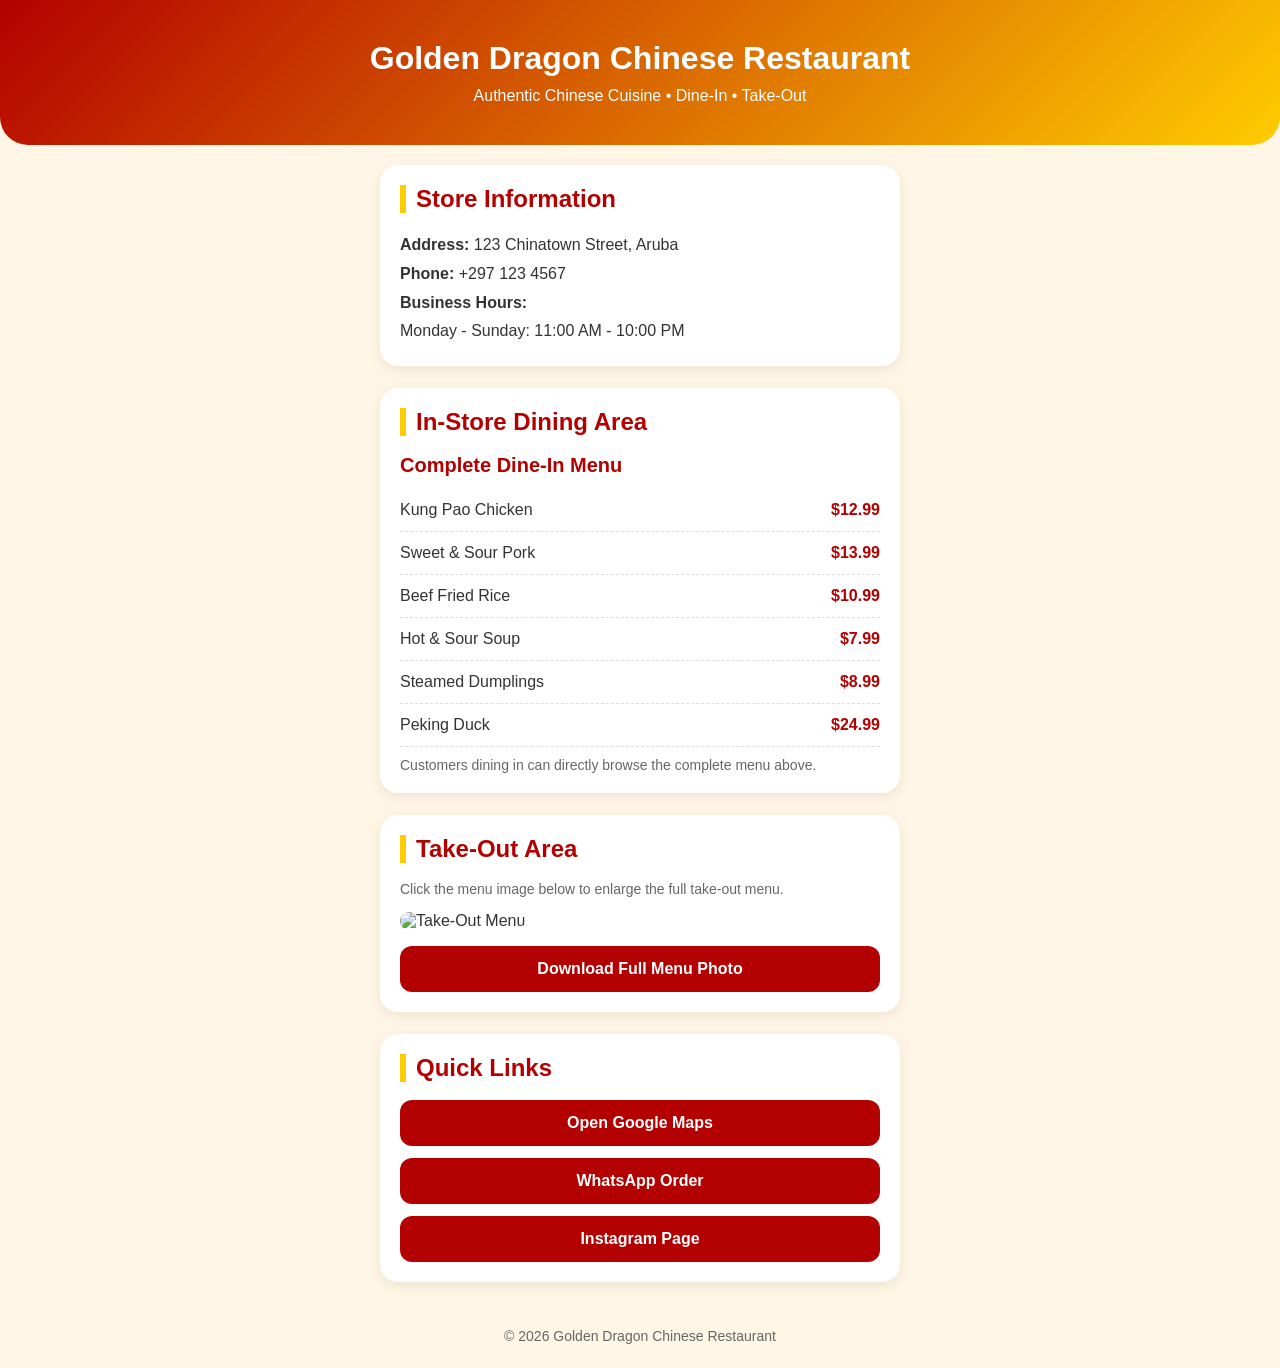
==== index.html @ b73aa339 "feat: [init] 测试" ====
<!DOCTYPE html>
<html lang="en">
<head>
<meta charset="UTF-8">
<meta name="viewport" content="width=device-width, initial-scale=1.0">
<title>Golden Dragon Chinese Restaurant</title>

<style>
*{
    margin:0;
    padding:0;
    box-sizing:border-box;
    font-family:Arial,sans-serif;
}

body{
    background:#fff6e5;
    color:#333;
}

.hero{
    background:linear-gradient(135deg,#b30000,#ffcc00);
    color:#fff;
    padding:40px 20px;
    text-align:center;
    border-bottom-left-radius:28px;
    border-bottom-right-radius:28px;
}

.hero h1{
    font-size:32px;
    margin-bottom:10px;
}

.hero p{
    font-size:16px;
}

.container{
    width:92%;
    max-width:520px;
    margin:20px auto;
}

.card{
    background:#fff;
    border-radius:18px;
    padding:20px;
    margin-bottom:22px;
    box-shadow:0 4px 14px rgba(0,0,0,0.08);
}

.section-title{
    font-size:24px;
    color:#b30000;
    border-left:6px solid #ffcc00;
    padding-left:10px;
    margin-bottom:18px;
}

.sub-title{
    margin-top:10px;
    margin-bottom:12px;
    color:#b30000;
    font-size:20px;
}

.info{
    line-height:1.8;
    font-size:16px;
}

.menu-item{
    display:flex;
    justify-content:space-between;
    padding:12px 0;
    border-bottom:1px dashed #ddd;
}

.menu-item:last-child{
    border-bottom:none;
}

.price{
    color:#b30000;
    font-weight:bold;
}

.menu-photo{
    width:100%;
    border-radius:14px;
    margin-top:15px;
    cursor:pointer;
    transition:0.3s;
}

.menu-photo:hover{
    transform:scale(1.02);
}

.button-group{
    display:flex;
    flex-direction:column;
    gap:12px;
    margin-top:16px;
}

.btn{
    text-decoration:none;
    background:#b30000;
    color:#fff;
    padding:14px;
    text-align:center;
    border-radius:12px;
    font-weight:bold;
    transition:0.3s;
}

.btn:hover{
    background:#ff9900;
}

.note{
    margin-top:10px;
    color:#666;
    font-size:14px;
}

.modal{
    display:none;
    position:fixed;
    z-index:1000;
    left:0;
    top:0;
    width:100%;
    height:100%;
    background:rgba(0,0,0,0.85);
    justify-content:center;
    align-items:center;
    padding:20px;
}

.modal img{
    max-width:100%;
    max-height:90%;
    border-radius:12px;
}

.close{
    position:absolute;
    top:20px;
    right:25px;
    color:white;
    font-size:36px;
    cursor:pointer;
}

footer{
    text-align:center;
    padding:24px;
    color:#666;
    font-size:14px;
}
</style>
</head>

<body>

<div class="hero">
    <h1>Golden Dragon Chinese Restaurant</h1>
    <p>Authentic Chinese Cuisine • Dine-In • Take-Out</p >
</div>

<div class="container">

    <div class="card">
        <h2 class="section-title">Store Information</h2>

        <div class="info">
            <p><strong>Address:</strong> 123 Chinatown Street, Aruba</p >
            <p><strong>Phone:</strong> +297 123 4567</p >
            <p><strong>Business Hours:</strong></p >
            <p>Monday - Sunday: 11:00 AM - 10:00 PM</p >
        </div>
    </div>

    <!-- Dine-In Area -->
    <div class="card">
        <h2 class="section-title">In-Store Dining Area</h2>

        <h3 class="sub-title">Complete Dine-In Menu</h3>

        <div class="menu-item">
            <span>Kung Pao Chicken</span>
            <span class="price">$12.99</span>
        </div>

        <div class="menu-item">
            <span>Sweet & Sour Pork</span>
            <span class="price">$13.99</span>
        </div>

        <div class="menu-item">
            <span>Beef Fried Rice</span>
            <span class="price">$10.99</span>
        </div>

        <div class="menu-item">
            <span>Hot & Sour Soup</span>
            <span class="price">$7.99</span>
        </div>

        <div class="menu-item">
            <span>Steamed Dumplings</span>
            <span class="price">$8.99</span>
        </div>

        <div class="menu-item">
            <span>Peking Duck</span>
            <span class="price">$24.99</span>
        </div>

        <p class="note">
            Customers dining in can directly browse the complete menu above.
        </p >
    </div>

    <!-- Take-Out Area -->
    <div class="card">
        <h2 class="section-title">Take-Out Area</h2>

        <p class="note">
            Click the menu image below to enlarge the full take-out menu.
        </p >

        <img 
            class="menu-photo" 
            id="takeoutImage"
            src="https://images.unsplash.com/photo-1544025162-d76694265947?q=80&w=1200&auto=format&fit=crop"
            alt="Take-Out Menu"
        >

        <div class="button-group">
            <a 
                class="btn"
                href=" "
                download
            >
                Download Full Menu Photo
            </a >
        </div>
    </div>

    <!-- Quick Links -->
    <div class="card">
        <h2 class="section-title">Quick Links</h2>

        <div class="button-group">
            <a class="btn" href="https://maps.google.com" target="_blank">
                Open Google Maps
            </a >

            <a class="btn" href="https://wa.me/2971234567" target="_blank">
                WhatsApp Order
            </a >

            <a class="btn" href="https://www.instagram.com" target="_blank">
                Instagram Page
            </a >
        </div>
    </div>

</div>

<!-- Image Popup -->
<div class="modal" id="imageModal">
    <span class="close" id="closeModal">&times;</span>
    < img id="modalImg" src="">
</div>

<footer>
    © 2026 Golden Dragon Chinese Restaurant
</footer>

<script>
const modal = document.getElementById('imageModal');
const img = document.getElementById('takeoutImage');
const modalImg = document.getElementById('modalImg');
const closeBtn = document.getElementById('closeModal');

img.onclick = function(){
    modal.style.display = 'flex';
    modalImg.src = this.src;
}

closeBtn.onclick = function(){
    modal.style.display = 'none';
}

modal.onclick = function(e){
    if(e.target === modal){
        modal.style.display = 'none';
    }
}
</script>

</body>
</html>
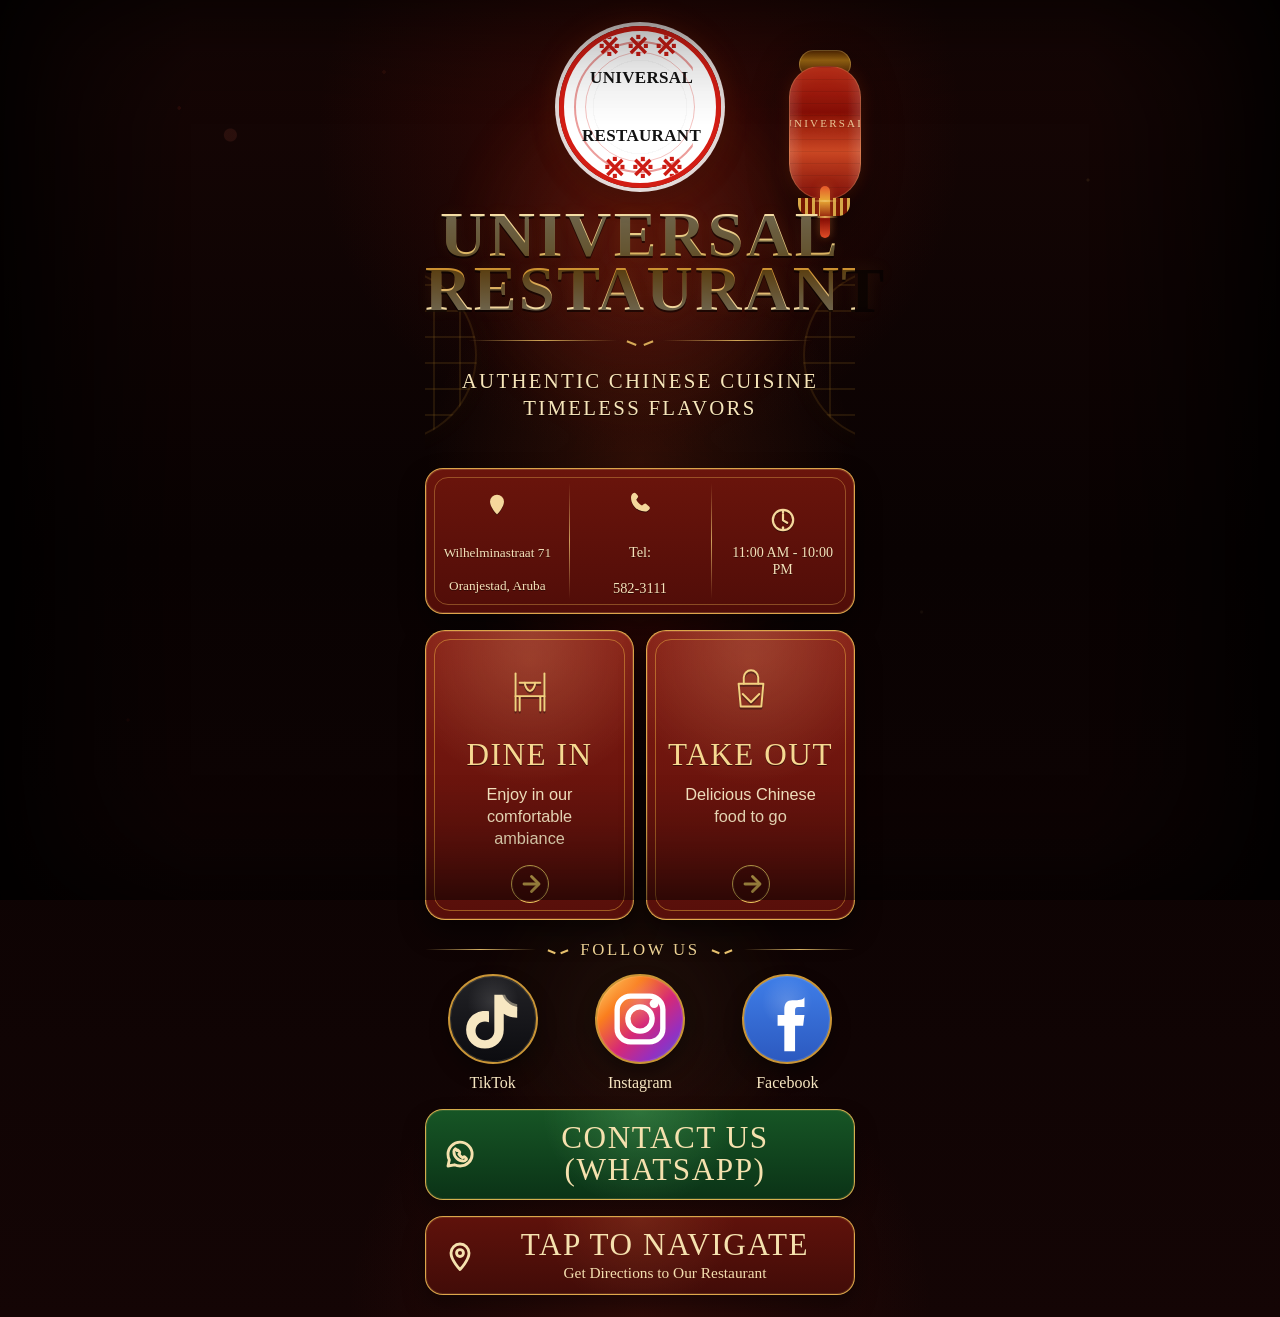
==== commit bdd5fe41: "feat: [init] 测试" ====
--- a/index.html
+++ b/index.html
@@ -1,308 +1,1378 @@
-<!DOCTYPE html>
+<!doctype html>
 <html lang="en">
 <head>
-<meta charset="UTF-8">
-<meta name="viewport" content="width=device-width, initial-scale=1.0">
-<title>Golden Dragon Chinese Restaurant</title>
-
-<style>
-*{
-    margin:0;
-    padding:0;
-    box-sizing:border-box;
-    font-family:Arial,sans-serif;
-}
-
-body{
-    background:#fff6e5;
-    color:#333;
-}
-
-.hero{
-    background:linear-gradient(135deg,#b30000,#ffcc00);
-    color:#fff;
-    padding:40px 20px;
-    text-align:center;
-    border-bottom-left-radius:28px;
-    border-bottom-right-radius:28px;
-}
-
-.hero h1{
-    font-size:32px;
-    margin-bottom:10px;
-}
-
-.hero p{
-    font-size:16px;
-}
-
-.container{
-    width:92%;
-    max-width:520px;
-    margin:20px auto;
-}
-
-.card{
-    background:#fff;
-    border-radius:18px;
-    padding:20px;
-    margin-bottom:22px;
-    box-shadow:0 4px 14px rgba(0,0,0,0.08);
-}
-
-.section-title{
-    font-size:24px;
-    color:#b30000;
-    border-left:6px solid #ffcc00;
-    padding-left:10px;
-    margin-bottom:18px;
-}
-
-.sub-title{
-    margin-top:10px;
-    margin-bottom:12px;
-    color:#b30000;
-    font-size:20px;
-}
-
-.info{
-    line-height:1.8;
-    font-size:16px;
-}
-
-.menu-item{
-    display:flex;
-    justify-content:space-between;
-    padding:12px 0;
-    border-bottom:1px dashed #ddd;
-}
-
-.menu-item:last-child{
-    border-bottom:none;
-}
-
-.price{
-    color:#b30000;
-    font-weight:bold;
-}
-
-.menu-photo{
-    width:100%;
-    border-radius:14px;
-    margin-top:15px;
-    cursor:pointer;
-    transition:0.3s;
-}
-
-.menu-photo:hover{
-    transform:scale(1.02);
-}
-
-.button-group{
-    display:flex;
-    flex-direction:column;
-    gap:12px;
-    margin-top:16px;
-}
-
-.btn{
-    text-decoration:none;
-    background:#b30000;
-    color:#fff;
-    padding:14px;
-    text-align:center;
-    border-radius:12px;
-    font-weight:bold;
-    transition:0.3s;
-}
-
-.btn:hover{
-    background:#ff9900;
-}
-
-.note{
-    margin-top:10px;
-    color:#666;
-    font-size:14px;
-}
-
-.modal{
-    display:none;
-    position:fixed;
-    z-index:1000;
-    left:0;
-    top:0;
-    width:100%;
-    height:100%;
-    background:rgba(0,0,0,0.85);
-    justify-content:center;
-    align-items:center;
-    padding:20px;
-}
-
-.modal img{
-    max-width:100%;
-    max-height:90%;
-    border-radius:12px;
-}
-
-.close{
-    position:absolute;
-    top:20px;
-    right:25px;
-    color:white;
-    font-size:36px;
-    cursor:pointer;
-}
-
-footer{
-    text-align:center;
-    padding:24px;
-    color:#666;
-    font-size:14px;
-}
-</style>
+  <meta charset="utf-8" />
+  <meta name="viewport" content="width=device-width, initial-scale=1, viewport-fit=cover" />
+  <meta name="theme-color" content="#130505" />
+  <title>Universal Restaurant</title>
+  <style>
+    :root {
+      --bg-0: #080202;
+      --bg-1: #120404;
+      --bg-2: #210807;
+      --panel: rgba(95, 16, 10, 0.96);
+      --panel-strong: rgba(74, 12, 8, 0.98);
+      --gold: #f3ca73;
+      --gold-soft: #f5d79b;
+      --gold-deep: #b57a22;
+      --red: #b51f15;
+      --red-strong: #ff431f;
+      --text: #f8e8bf;
+      --line: rgba(245, 200, 120, 0.65);
+      --shadow: rgba(0, 0, 0, 0.45);
+      --font-serif: Georgia, "Times New Roman", serif;
+      --font-display: "Times New Roman", Georgia, serif;
+    }
+
+    * {
+      box-sizing: border-box;
+    }
+
+    html,
+    body {
+      margin: 0;
+      min-height: 100%;
+    }
+
+    body {
+      min-height: 100svh;
+      font-family: var(--font-serif);
+      color: var(--text);
+      background:
+        radial-gradient(circle at 50% 10%, rgba(176, 24, 10, 0.22), transparent 24%),
+        radial-gradient(circle at 50% 35%, rgba(255, 91, 34, 0.14), transparent 20%),
+        radial-gradient(circle at 50% 100%, rgba(174, 37, 18, 0.18), transparent 20%),
+        linear-gradient(180deg, #170605 0%, #090202 42%, #140505 100%);
+      overflow-x: hidden;
+    }
+
+    body::before,
+    body::after {
+      content: "";
+      position: fixed;
+      inset: 0;
+      pointer-events: none;
+    }
+
+    body::before {
+      background:
+        radial-gradient(circle at 14% 12%, rgba(210, 45, 30, 0.18) 0 1.5px, transparent 2px),
+        radial-gradient(circle at 18% 15%, rgba(224, 91, 70, 0.18) 0 6px, transparent 7px),
+        radial-gradient(circle at 30% 8%, rgba(255, 90, 36, 0.12) 0 1.5px, transparent 2px),
+        radial-gradient(circle at 85% 20%, rgba(255, 190, 88, 0.15) 0 1px, transparent 2px),
+        radial-gradient(circle at 72% 68%, rgba(239, 204, 116, 0.08) 0 1px, transparent 2px),
+        radial-gradient(circle at 10% 80%, rgba(145, 26, 10, 0.16) 0 1px, transparent 2px);
+      opacity: 0.6;
+      mix-blend-mode: screen;
+    }
+
+    body::after {
+      background:
+        linear-gradient(90deg, rgba(0, 0, 0, 0.65) 0%, transparent 15%, transparent 85%, rgba(0, 0, 0, 0.65) 100%),
+        linear-gradient(180deg, rgba(0, 0, 0, 0.15), transparent 14%, transparent 86%, rgba(0, 0, 0, 0.2));
+      box-shadow: inset 0 0 90px rgba(0, 0, 0, 0.72);
+    }
+
+    .app {
+      position: relative;
+      min-height: 100svh;
+      padding: calc(16px + env(safe-area-inset-top)) 14px calc(22px + env(safe-area-inset-bottom));
+      display: flex;
+      justify-content: center;
+    }
+
+    .page {
+      position: relative;
+      width: min(100%, 430px);
+      isolation: isolate;
+    }
+
+    .page__glow {
+      position: absolute;
+      inset: 0;
+      background:
+        radial-gradient(circle at 50% 18%, rgba(255, 72, 34, 0.28), transparent 18%),
+        radial-gradient(circle at 50% 46%, rgba(158, 19, 10, 0.2), transparent 24%),
+        radial-gradient(circle at 50% 78%, rgba(255, 195, 96, 0.08), transparent 18%);
+      filter: blur(16px);
+      opacity: 0.85;
+      z-index: -2;
+    }
+
+    .ornament-strip {
+      position: absolute;
+      inset: 0;
+      z-index: -1;
+      pointer-events: none;
+      overflow: hidden;
+    }
+
+    .ornament-strip::before,
+    .ornament-strip::after {
+      content: "";
+      position: absolute;
+      top: 0;
+      width: 170px;
+      height: 170px;
+      border: 2px solid rgba(190, 137, 40, 0.28);
+      border-radius: 50%;
+      background:
+        repeating-linear-gradient(90deg, transparent 0 24px, rgba(210, 155, 46, 0.24) 24px 26px),
+        repeating-linear-gradient(0deg, transparent 0 24px, rgba(210, 155, 46, 0.24) 24px 26px);
+      box-shadow: 0 0 28px rgba(255, 183, 75, 0.06);
+      opacity: 0.55;
+    }
+
+    .ornament-strip::before {
+      left: -122px;
+      top: 252px;
+    }
+
+    .ornament-strip::after {
+      right: -122px;
+      top: 252px;
+    }
+
+    .lantern {
+      position: absolute;
+      right: -16px;
+      top: 34px;
+      width: 92px;
+      height: 196px;
+      pointer-events: none;
+      z-index: -1;
+      opacity: 0.96;
+      filter: drop-shadow(0 12px 20px rgba(0, 0, 0, 0.5));
+    }
+
+    .lantern__cap {
+      position: absolute;
+      left: 20px;
+      top: 0;
+      width: 52px;
+      height: 26px;
+      border-radius: 20px 20px 16px 16px;
+      background: linear-gradient(180deg, #5f3004, #a77215 38%, #3f1f02 100%);
+      border: 1px solid rgba(255, 214, 124, 0.35);
+    }
+
+    .lantern__body {
+      position: absolute;
+      left: 10px;
+      top: 16px;
+      width: 72px;
+      height: 134px;
+      border-radius: 38px 38px 44px 44px;
+      background:
+        linear-gradient(90deg, rgba(255, 255, 255, 0.12), transparent 18%, transparent 82%, rgba(255, 255, 255, 0.12)),
+        linear-gradient(180deg, #cf2f17 0%, #8b0f07 34%, #d24a25 64%, #7d0904 100%);
+      border: 1px solid rgba(255, 219, 139, 0.26);
+      box-shadow: inset 0 0 24px rgba(255, 248, 208, 0.08), 0 0 18px rgba(255, 91, 34, 0.18);
+      overflow: hidden;
+    }
+
+    .lantern__body::before {
+      content: "";
+      position: absolute;
+      inset: 0;
+      background:
+        repeating-linear-gradient(180deg, rgba(0, 0, 0, 0.13) 0 1px, transparent 1px 12px);
+      opacity: 0.6;
+      mix-blend-mode: multiply;
+    }
+
+    .lantern__body::after {
+      content: "UNIVERSAL";
+      position: absolute;
+      left: 50%;
+      top: 50px;
+      transform: translateX(-50%);
+      font-size: 11px;
+      letter-spacing: 0.2em;
+      color: rgba(255, 237, 183, 0.85);
+      text-shadow: 0 0 10px rgba(255, 188, 75, 0.35);
+      white-space: nowrap;
+    }
+
+    .lantern__tassel {
+      position: absolute;
+      left: 50%;
+      top: 136px;
+      transform: translateX(-50%);
+      width: 10px;
+      height: 52px;
+      background:
+        linear-gradient(180deg, #ee5a2c, #f1b037 28%, #8f1107 65%, #e9512a 100%);
+      border-radius: 8px;
+      box-shadow: 0 0 10px rgba(245, 136, 63, 0.38);
+    }
+
+    .lantern__tassel::before,
+    .lantern__tassel::after {
+      content: "";
+      position: absolute;
+      left: -8px;
+      right: -8px;
+      height: 2px;
+      background: linear-gradient(90deg, transparent, rgba(248, 202, 104, 0.82), transparent);
+    }
+
+    .lantern__tassel::before {
+      top: 14px;
+    }
+
+    .lantern__tassel::after {
+      top: 30px;
+    }
+
+    .lantern__skirt {
+      position: absolute;
+      left: 19px;
+      top: 148px;
+      width: 52px;
+      height: 18px;
+      background:
+        repeating-linear-gradient(90deg, rgba(255, 204, 98, 0.86) 0 3px, rgba(120, 27, 8, 0.95) 3px 7px);
+      border-radius: 0 0 12px 12px;
+      filter: saturate(1.1);
+    }
+
+    .hero {
+      position: relative;
+      padding-top: 10px;
+      padding-bottom: 4px;
+    }
+
+    .seal {
+      position: relative;
+      width: 162px;
+      aspect-ratio: 1;
+      margin: 0 auto;
+      border-radius: 50%;
+      background:
+        radial-gradient(circle at 50% 50%, #fff 0 43%, #f8f8f8 43% 44%, #fff 44% 100%);
+      border: 5px solid #d31d14;
+      box-shadow:
+        0 0 0 4px rgba(255, 255, 255, 0.85),
+        0 10px 24px rgba(0, 0, 0, 0.35),
+        0 0 32px rgba(255, 91, 34, 0.22);
+      overflow: hidden;
+      animation: sealFloat 7s ease-in-out infinite;
+    }
+
+    .seal::before,
+    .seal::after {
+      content: "";
+      position: absolute;
+      inset: 10px;
+      border-radius: 50%;
+      border: 2px solid rgba(209, 17, 11, 0.9);
+      clip-path: polygon(0 0, 100% 0, 100% 10%, 90% 10%, 90% 90%, 100% 90%, 100% 100%, 0 100%);
+      opacity: 0.45;
+    }
+
+    .seal::after {
+      inset: 21px;
+      border-width: 1.5px;
+      clip-path: inset(0);
+      opacity: 0.28;
+    }
+
+    .seal__inner {
+      position: absolute;
+      inset: 18px;
+      border-radius: 50%;
+      display: grid;
+      place-items: center;
+      text-align: center;
+      color: #121212;
+      font-family: var(--font-display);
+      font-weight: 900;
+      line-height: 0.94;
+      text-transform: uppercase;
+      letter-spacing: 0.02em;
+    }
+
+    .seal__inner span {
+      display: block;
+      font-size: 17px;
+      line-height: 0.92;
+    }
+
+    .seal__ornament {
+      position: absolute;
+      left: 50%;
+      transform: translateX(-50%);
+      width: 100%;
+      height: 24px;
+      color: #cd1c15;
+      font-size: 28px;
+      font-weight: 900;
+      line-height: 24px;
+      text-align: center;
+      letter-spacing: 0.2em;
+    }
+
+    .seal__ornament--top {
+      top: 4px;
+    }
+
+    .seal__ornament--bottom {
+      bottom: 4px;
+      transform: translateX(-50%) rotate(180deg);
+    }
+
+    .brand-title {
+      margin: 20px auto 0;
+      text-align: center;
+      font-family: var(--font-display);
+      font-weight: 700;
+      font-size: clamp(2.55rem, 9.6vw, 4rem);
+      line-height: 0.84;
+      letter-spacing: 0.04em;
+      text-transform: uppercase;
+      color: transparent;
+      background: linear-gradient(180deg, #f8e4b1 0%, #e0bf73 38%, #c98d2c 58%, #f9e8bb 100%);
+      -webkit-background-clip: text;
+      background-clip: text;
+      text-shadow: 0 2px 0 rgba(0, 0, 0, 0.55), 0 0 16px rgba(255, 183, 67, 0.08);
+      animation: titleGlow 6s ease-in-out infinite;
+    }
+
+    .divider {
+      width: 80%;
+      margin: 18px auto 8px;
+      position: relative;
+      height: 14px;
+      display: flex;
+      align-items: center;
+      justify-content: center;
+    }
+
+    .divider::before,
+    .divider::after {
+      content: "";
+      flex: 1;
+      height: 1px;
+      background: linear-gradient(90deg, transparent, rgba(228, 183, 95, 0.9), transparent);
+    }
+
+    .divider__mark {
+      width: 26px;
+      height: 10px;
+      margin: 0 10px;
+      position: relative;
+    }
+
+    .divider__mark::before,
+    .divider__mark::after {
+      content: "";
+      position: absolute;
+      top: 50%;
+      width: 10px;
+      height: 1.5px;
+      background: rgba(228, 183, 95, 0.92);
+    }
+
+    .divider__mark::before {
+      left: 0;
+      transform: translateY(-50%) rotate(22deg);
+      transform-origin: left center;
+    }
+
+    .divider__mark::after {
+      right: 0;
+      transform: translateY(-50%) rotate(-22deg);
+      transform-origin: right center;
+    }
+
+    .taglines {
+      text-align: center;
+      text-transform: uppercase;
+      color: #f7e5b9;
+      font-size: clamp(1rem, 4vw, 1.3rem);
+      line-height: 1.28;
+      letter-spacing: 0.11em;
+      text-shadow: 0 1px 0 rgba(0, 0, 0, 0.5);
+    }
+
+    .contact-strip {
+      margin-top: 22px;
+      display: grid;
+      grid-template-columns: repeat(3, minmax(0, 1fr));
+      background:
+        linear-gradient(180deg, rgba(109, 21, 12, 0.98), rgba(82, 13, 8, 0.98));
+      border: 1.5px solid rgba(244, 191, 86, 0.85);
+      border-radius: 18px;
+      box-shadow:
+        inset 0 0 0 1px rgba(255, 223, 142, 0.18),
+        0 12px 26px rgba(0, 0, 0, 0.45);
+      position: relative;
+      overflow: hidden;
+    }
+
+    .contact-strip::before {
+      content: "";
+      position: absolute;
+      inset: 8px;
+      border-radius: 14px;
+      border: 1px solid rgba(248, 196, 89, 0.34);
+      pointer-events: none;
+    }
+
+    .contact-item {
+      position: relative;
+      padding: 18px 12px 16px;
+      text-align: center;
+      color: #f6e2ba;
+      text-decoration: none;
+      min-height: 124px;
+      display: flex;
+      flex-direction: column;
+      justify-content: center;
+      gap: 10px;
+    }
+
+    .contact-item + .contact-item::before {
+      content: "";
+      position: absolute;
+      left: 0;
+      top: 14px;
+      bottom: 14px;
+      width: 1px;
+      background: linear-gradient(180deg, transparent, rgba(247, 210, 123, 0.72), transparent);
+    }
+
+    .contact-icon {
+      width: 28px;
+      height: 28px;
+      margin: 0 auto;
+      color: var(--gold-soft);
+      filter: drop-shadow(0 1px 0 rgba(0, 0, 0, 0.45));
+    }
+
+    .contact-text {
+      font-size: 0.95rem;
+      line-height: 1.25;
+      text-shadow: 0 1px 0 rgba(0, 0, 0, 0.45);
+      white-space: pre-line;
+    }
+
+    .contact-item:first-child .contact-text {
+      font-size: 0.83rem;
+    }
+
+    .contact-item:nth-child(2) .contact-text {
+      font-size: 0.9rem;
+    }
+
+    .contact-item:nth-child(3) .contact-text {
+      font-size: 0.88rem;
+    }
+
+    .cards {
+      margin-top: 16px;
+      display: grid;
+      grid-template-columns: repeat(2, minmax(0, 1fr));
+      gap: 12px;
+    }
+
+    .action-card {
+      position: relative;
+      min-height: 264px;
+      padding: 22px 14px 16px;
+      border-radius: 20px;
+      border: 1.5px solid rgba(244, 191, 86, 0.86);
+      background:
+        radial-gradient(circle at 50% 10%, rgba(255, 169, 92, 0.16), transparent 45%),
+        linear-gradient(180deg, rgba(136, 28, 18, 0.96), rgba(88, 15, 10, 0.99));
+      box-shadow:
+        inset 0 0 0 1px rgba(255, 223, 142, 0.15),
+        0 14px 26px rgba(0, 0, 0, 0.45);
+      overflow: hidden;
+      color: #f7e7bc;
+      text-align: center;
+      display: flex;
+      flex-direction: column;
+      align-items: center;
+      justify-content: flex-start;
+      cursor: pointer;
+      -webkit-tap-highlight-color: transparent;
+      appearance: none;
+    }
+
+    .action-card::before {
+      content: "";
+      position: absolute;
+      inset: 8px;
+      border-radius: 16px;
+      border: 1px solid rgba(245, 184, 63, 0.45);
+      pointer-events: none;
+    }
+
+    .action-card::after {
+      content: "";
+      position: absolute;
+      inset: 0;
+      background:
+        radial-gradient(circle at 50% 0%, rgba(255, 255, 255, 0.08), transparent 50%);
+      pointer-events: none;
+    }
+
+    .action-icon {
+      width: 66px;
+      height: 66px;
+      color: #f1cf7a;
+      margin-top: 6px;
+      flex: 0 0 auto;
+      filter: drop-shadow(0 2px 0 rgba(0, 0, 0, 0.4));
+    }
+
+    .action-title {
+      margin-top: 14px;
+      font-family: var(--font-display);
+      font-size: clamp(1.55rem, 5.2vw, 1.95rem);
+      line-height: 1;
+      letter-spacing: 0.05em;
+      text-transform: uppercase;
+      color: #f7d890;
+      text-shadow: 0 1px 0 rgba(0, 0, 0, 0.5);
+    }
+
+    .action-desc {
+      margin-top: 12px;
+      font-size: 1.02rem;
+      line-height: 1.35;
+      color: #f8e6c2;
+      min-height: 82px;
+      max-width: 15ch;
+      text-wrap: balance;
+    }
+
+    .circle-arrow {
+      margin-top: auto;
+      width: 38px;
+      height: 38px;
+      border-radius: 50%;
+      border: 1.5px solid #efc85e;
+      display: grid;
+      place-items: center;
+      color: #efc85e;
+      background: rgba(0, 0, 0, 0.16);
+      box-shadow: inset 0 0 0 1px rgba(255, 238, 189, 0.08);
+    }
+
+    .follow {
+      margin-top: 22px;
+      text-align: center;
+    }
+
+    .section-heading {
+      display: flex;
+      align-items: center;
+      gap: 12px;
+      justify-content: center;
+      color: #f6d99a;
+      font-size: 1.05rem;
+      line-height: 1;
+      text-transform: uppercase;
+      letter-spacing: 0.16em;
+      text-shadow: 0 1px 0 rgba(0, 0, 0, 0.5);
+      white-space: nowrap;
+    }
+
+    .section-heading::before,
+    .section-heading::after {
+      content: "";
+      width: 76px;
+      height: 1px;
+      background: linear-gradient(90deg, transparent, rgba(242, 202, 115, 0.92), transparent);
+      flex: 1;
+    }
+
+    .section-heading__mark {
+      width: 20px;
+      height: 12px;
+      position: relative;
+      flex: 0 0 auto;
+    }
+
+    .section-heading__mark::before,
+    .section-heading__mark::after {
+      content: "";
+      position: absolute;
+      top: 50%;
+      width: 8px;
+      height: 1.5px;
+      background: rgba(242, 202, 115, 0.95);
+    }
+
+    .section-heading__mark::before {
+      left: 0;
+      transform: translateY(-50%) rotate(22deg);
+      transform-origin: left center;
+    }
+
+    .section-heading__mark::after {
+      right: 0;
+      transform: translateY(-50%) rotate(-22deg);
+      transform-origin: right center;
+    }
+
+    .social-row {
+      margin-top: 16px;
+      display: grid;
+      grid-template-columns: repeat(3, minmax(0, 1fr));
+      gap: 12px;
+    }
+
+    .social-link {
+      text-decoration: none;
+      color: #f7e7c2;
+      display: flex;
+      flex-direction: column;
+      align-items: center;
+      gap: 9px;
+    }
+
+    .social-circle {
+      width: 90px;
+      height: 90px;
+      border-radius: 50%;
+      border: 2px solid #c99537;
+      background:
+        radial-gradient(circle at 50% 30%, rgba(255, 255, 255, 0.12), transparent 35%),
+        linear-gradient(180deg, rgba(36, 36, 40, 0.95), rgba(12, 12, 16, 0.99));
+      box-shadow:
+        inset 0 0 0 1px rgba(255, 245, 199, 0.12),
+        0 10px 18px rgba(0, 0, 0, 0.35);
+      display: grid;
+      place-items: center;
+      overflow: hidden;
+    }
+
+    .social-circle--instagram {
+      background:
+        radial-gradient(circle at 50% 30%, rgba(255, 255, 255, 0.16), transparent 34%),
+        linear-gradient(135deg, #feda75 0%, #fa7e1e 28%, #d62976 55%, #962fbf 78%, #4f5bd5 100%);
+    }
+
+    .social-circle--facebook {
+      background:
+        radial-gradient(circle at 50% 30%, rgba(255, 255, 255, 0.16), transparent 34%),
+        linear-gradient(180deg, #3f7ee8 0%, #2c59bf 100%);
+    }
+
+    .social-label {
+      font-size: 1rem;
+      line-height: 1.2;
+    }
+
+    .cta {
+      margin-top: 16px;
+      width: 100%;
+      min-height: 60px;
+      display: flex;
+      align-items: center;
+      gap: 14px;
+      padding: 12px 16px;
+      border-radius: 18px;
+      border: 1.5px solid rgba(244, 191, 86, 0.86);
+      box-shadow:
+        inset 0 0 0 1px rgba(255, 223, 142, 0.13),
+        0 12px 22px rgba(0, 0, 0, 0.36);
+      text-decoration: none;
+      color: #f5e1ae;
+      -webkit-tap-highlight-color: transparent;
+    }
+
+    .cta--whatsapp {
+      background:
+        radial-gradient(circle at 50% 0%, rgba(155, 255, 157, 0.18), transparent 42%),
+        linear-gradient(180deg, rgba(23, 87, 38, 0.98), rgba(11, 52, 23, 0.98));
+    }
+
+    .cta--navigate {
+      background:
+        radial-gradient(circle at 50% 0%, rgba(255, 166, 95, 0.12), transparent 42%),
+        linear-gradient(180deg, rgba(97, 18, 11, 0.98), rgba(67, 12, 8, 0.98));
+    }
+
+    .cta__icon {
+      width: 36px;
+      height: 36px;
+      flex: 0 0 auto;
+      color: currentColor;
+    }
+
+    .cta__body {
+      flex: 1;
+      text-align: center;
+      display: flex;
+      flex-direction: column;
+      align-items: center;
+      gap: 2px;
+    }
+
+    .cta__title {
+      font-family: var(--font-display);
+      font-size: clamp(1.5rem, 5.4vw, 1.95rem);
+      line-height: 1.05;
+      letter-spacing: 0.05em;
+      text-transform: uppercase;
+    }
+
+    .cta__subtitle {
+      font-size: 0.96rem;
+      line-height: 1.2;
+      color: #f4deaf;
+    }
+
+    .menu-sheet {
+      position: fixed;
+      inset: 0;
+      display: flex;
+      align-items: flex-end;
+      justify-content: center;
+      background: rgba(0, 0, 0, 0.56);
+      opacity: 0;
+      pointer-events: none;
+      transition: opacity 0.24s ease;
+      z-index: 40;
+    }
+
+    .menu-sheet.is-open {
+      opacity: 1;
+      pointer-events: auto;
+    }
+
+    .menu-panel {
+      width: min(100%, 430px);
+      max-height: 84svh;
+      display: flex;
+      flex-direction: column;
+      background:
+        linear-gradient(180deg, rgba(35, 10, 6, 0.99), rgba(18, 6, 4, 0.99));
+      border: 1px solid rgba(244, 191, 86, 0.45);
+      border-bottom: 0;
+      border-radius: 22px 22px 0 0;
+      overflow: hidden;
+      box-shadow: 0 -18px 36px rgba(0, 0, 0, 0.55);
+      transform: translateY(100%);
+      transition: transform 0.28s ease;
+    }
+
+    .menu-sheet.is-open .menu-panel {
+      transform: translateY(0);
+    }
+
+    .menu-header {
+      display: flex;
+      align-items: center;
+      justify-content: space-between;
+      gap: 10px;
+      padding: 16px 16px 12px;
+      border-bottom: 1px solid rgba(244, 191, 86, 0.16);
+      background: linear-gradient(180deg, rgba(37, 11, 6, 0.98), rgba(24, 7, 5, 0.96));
+      position: sticky;
+      top: 0;
+      z-index: 1;
+    }
+
+    .menu-tabs {
+      display: inline-flex;
+      gap: 8px;
+      flex-wrap: wrap;
+    }
+
+    .menu-tab {
+      border: 1px solid rgba(244, 191, 86, 0.48);
+      background: rgba(255, 255, 255, 0.03);
+      color: #f6dfad;
+      border-radius: 999px;
+      padding: 8px 12px;
+      font-family: inherit;
+      font-size: 0.9rem;
+      letter-spacing: 0.05em;
+      cursor: pointer;
+    }
+
+    .menu-tab.is-active {
+      background: rgba(244, 191, 86, 0.14);
+      color: #ffe7b7;
+    }
+
+    .menu-close {
+      width: 36px;
+      height: 36px;
+      border: 1px solid rgba(244, 191, 86, 0.48);
+      border-radius: 50%;
+      background: rgba(255, 255, 255, 0.03);
+      color: #f7e7c3;
+      display: grid;
+      place-items: center;
+      cursor: pointer;
+      flex: 0 0 auto;
+    }
+
+    .menu-content {
+      padding: 16px;
+      overflow: auto;
+      -webkit-overflow-scrolling: touch;
+    }
+
+    .menu-title {
+      margin: 0;
+      font-family: var(--font-display);
+      font-size: 1.8rem;
+      color: #f7d992;
+      text-transform: uppercase;
+      letter-spacing: 0.08em;
+    }
+
+    .menu-subtitle {
+      margin: 6px 0 18px;
+      color: #f0ddb7;
+      font-size: 0.98rem;
+      line-height: 1.35;
+    }
+
+    .menu-section {
+      margin-bottom: 16px;
+      padding: 14px 14px 8px;
+      border: 1px solid rgba(244, 191, 86, 0.2);
+      border-radius: 16px;
+      background: rgba(255, 255, 255, 0.02);
+    }
+
+    .menu-section h4 {
+      margin: 0 0 8px;
+      font-size: 1rem;
+      color: #f7e1af;
+      letter-spacing: 0.08em;
+      text-transform: uppercase;
+    }
+
+    .menu-item {
+      display: flex;
+      justify-content: space-between;
+      gap: 12px;
+      align-items: flex-start;
+      padding: 9px 0;
+      border-bottom: 1px dashed rgba(244, 191, 86, 0.14);
+      color: #f6e6be;
+      font-size: 0.98rem;
+      line-height: 1.35;
+    }
+
+    .menu-item:last-child {
+      border-bottom: 0;
+    }
+
+    .menu-item__name {
+      flex: 1;
+    }
+
+    .menu-item__note {
+      color: rgba(247, 229, 184, 0.74);
+      font-size: 0.88rem;
+      text-align: right;
+      white-space: nowrap;
+    }
+
+    .toast {
+      position: fixed;
+      left: 50%;
+      bottom: calc(16px + env(safe-area-inset-bottom));
+      transform: translateX(-50%) translateY(16px);
+      background: rgba(18, 6, 4, 0.92);
+      color: #f8e6c1;
+      border: 1px solid rgba(244, 191, 86, 0.48);
+      border-radius: 999px;
+      padding: 10px 14px;
+      font-size: 0.92rem;
+      box-shadow: 0 10px 24px rgba(0, 0, 0, 0.38);
+      opacity: 0;
+      pointer-events: none;
+      transition: opacity 0.18s ease, transform 0.18s ease;
+      z-index: 50;
+      max-width: min(92vw, 420px);
+      text-align: center;
+    }
+
+    .toast.is-visible {
+      opacity: 1;
+      transform: translateX(-50%) translateY(0);
+    }
+
+    .icon-fit {
+      width: 100%;
+      height: 100%;
+      display: block;
+      fill: currentColor;
+    }
+
+    .icon-stroke {
+      width: 100%;
+      height: 100%;
+      display: block;
+      stroke: currentColor;
+      fill: none;
+      stroke-width: 1.9;
+      stroke-linecap: round;
+      stroke-linejoin: round;
+    }
+
+    @keyframes titleGlow {
+      0%, 100% {
+        filter: drop-shadow(0 0 0 rgba(255, 183, 67, 0));
+      }
+      50% {
+        filter: drop-shadow(0 0 12px rgba(255, 183, 67, 0.09));
+      }
+    }
+
+    @keyframes sealFloat {
+      0%, 100% {
+        transform: translateY(0);
+      }
+      50% {
+        transform: translateY(-4px);
+      }
+    }
+
+    @media (max-width: 390px) {
+      .contact-item {
+        padding-inline: 8px;
+      }
+
+      .contact-text {
+        font-size: 1rem;
+      }
+
+      .action-desc {
+        font-size: 0.96rem;
+      }
+
+      .social-circle {
+        width: 82px;
+        height: 82px;
+      }
+    }
+
+    @media (max-width: 360px) {
+      .cards {
+        grid-template-columns: 1fr;
+      }
+
+      .contact-strip {
+        grid-template-columns: 1fr;
+      }
+
+      .contact-item + .contact-item::before {
+        left: 14px;
+        right: 14px;
+        top: 0;
+        bottom: auto;
+        width: auto;
+        height: 1px;
+      }
+    }
+  </style>
 </head>
-
 <body>
-
-<div class="hero">
-    <h1>Golden Dragon Chinese Restaurant</h1>
-    <p>Authentic Chinese Cuisine • Dine-In • Take-Out</p >
-</div>
-
-<div class="container">
-
-    <div class="card">
-        <h2 class="section-title">Store Information</h2>
-
-        <div class="info">
-            <p><strong>Address:</strong> 123 Chinatown Street, Aruba</p >
-            <p><strong>Phone:</strong> +297 123 4567</p >
-            <p><strong>Business Hours:</strong></p >
-            <p>Monday - Sunday: 11:00 AM - 10:00 PM</p >
+  <div class="app">
+    <main class="page" aria-label="Universal Restaurant poster">
+      <div class="page__glow"></div>
+      <div class="ornament-strip"></div>
+      <div class="lantern" aria-hidden="true">
+        <div class="lantern__cap"></div>
+        <div class="lantern__body"></div>
+        <div class="lantern__skirt"></div>
+        <div class="lantern__tassel"></div>
+      </div>
+
+      <section class="hero">
+        <div class="seal" aria-label="Universal Restaurant logo">
+          <div class="seal__ornament seal__ornament--top">※※※</div>
+          <div class="seal__inner">
+            <span data-bind="brand.sealLine1">UNIVERSAL</span>
+            <span data-bind="brand.sealLine2">RESTAURANT</span>
+          </div>
+          <div class="seal__ornament seal__ornament--bottom">※※※</div>
         </div>
+
+        <h1 class="brand-title" data-bind="brand.title"></h1>
+
+        <div class="divider" aria-hidden="true">
+          <span class="divider__mark"></span>
+        </div>
+
+        <p class="taglines">
+          <span data-bind="brand.taglineTop"></span><br />
+          <span data-bind="brand.taglineBottom"></span>
+        </p>
+      </section>
+
+      <section class="contact-strip" aria-label="Contact details">
+        <a class="contact-item" data-bind-href="contact.addressUrl" data-tap-target="map" href="#" rel="noopener">
+          <div class="contact-icon" aria-hidden="true">
+            <svg viewBox="0 0 24 24" class="icon-fit">
+              <path d="M12 21s6-6.2 6-11a6 6 0 0 0-12 0c0 4.8 6 11 6 11Z"></path>
+              <circle cx="12" cy="10" r="2.5"></circle>
+            </svg>
+          </div>
+          <div class="contact-text">
+            <span data-bind="contact.addressLine1"></span><br />
+            <span data-bind="contact.addressLine2"></span>
+          </div>
+        </a>
+
+        <a class="contact-item" data-bind-href="contact.phoneUrl" data-tap-target="phone" href="#" rel="noopener">
+          <div class="contact-icon" aria-hidden="true">
+            <svg viewBox="0 0 24 24" class="icon-fit">
+              <path d="M7.8 4.8 9.9 7a1.7 1.7 0 0 1 .1 2.2l-1.2 1.7c1 2.1 2.8 3.9 4.9 4.9l1.7-1.2a1.7 1.7 0 0 1 2.2.1l2.2 2.1a1.7 1.7 0 0 1 .1 2.4c-.9 1-2.1 1.8-3.5 1.8-6.7 0-12.1-5.4-12.1-12.1 0-1.4.7-2.6 1.8-3.5a1.7 1.7 0 0 1 2.4.1Z"></path>
+            </svg>
+          </div>
+          <div class="contact-text">
+            <span data-bind="contact.phoneLabel"></span><br />
+            <span data-bind="contact.phoneNumber"></span>
+          </div>
+        </a>
+
+        <div class="contact-item" aria-label="Opening hours">
+          <div class="contact-icon" aria-hidden="true">
+            <svg viewBox="0 0 24 24" class="icon-stroke">
+              <circle cx="12" cy="12" r="8.7"></circle>
+              <path d="M12 7.2v5.1l3.6 2.1"></path>
+              <path d="M12 3.6v2.1"></path>
+              <path d="M12 18.3v2.1"></path>
+            </svg>
+          </div>
+          <div class="contact-text" data-bind="contact.hours"></div>
+        </div>
+      </section>
+
+      <section class="cards" aria-label="Primary actions">
+        <button class="action-card" type="button" data-open-menu="dineIn">
+          <div class="action-icon" aria-hidden="true">
+            <svg viewBox="0 0 64 64" class="icon-stroke">
+              <path d="M18 14v36"></path>
+              <path d="M46 14v36"></path>
+              <path d="M22 23h20"></path>
+              <path d="M18 36h28"></path>
+              <path d="M22 50v-13"></path>
+              <path d="M42 50v-13"></path>
+              <path d="M27 23c0 4 3 8 5 8s5-4 5-8"></path>
+            </svg>
+          </div>
+          <div class="action-title" data-bind="cards.dineIn.title"></div>
+          <div class="action-desc" data-bind="cards.dineIn.description"></div>
+          <div class="circle-arrow" aria-hidden="true">
+            <svg viewBox="0 0 24 24" class="icon-stroke">
+              <path d="M8 12h8"></path>
+              <path d="M13 7l5 5-5 5"></path>
+            </svg>
+          </div>
+        </button>
+
+        <button class="action-card" type="button" data-open-menu="takeOut">
+          <div class="action-icon" aria-hidden="true">
+            <svg viewBox="0 0 64 64" class="icon-stroke">
+              <path d="M20 24h24l-2 22H22l-2-22Z"></path>
+              <path d="M25 24v-6a7 7 0 0 1 14 0v6"></path>
+              <path d="M24 34l8 8 8-8"></path>
+            </svg>
+          </div>
+          <div class="action-title" data-bind="cards.takeOut.title"></div>
+          <div class="action-desc" data-bind="cards.takeOut.description"></div>
+          <div class="circle-arrow" aria-hidden="true">
+            <svg viewBox="0 0 24 24" class="icon-stroke">
+              <path d="M8 12h8"></path>
+              <path d="M13 7l5 5-5 5"></path>
+            </svg>
+          </div>
+        </button>
+      </section>
+
+      <section class="follow" aria-label="Follow us">
+        <div class="section-heading">
+          <span class="section-heading__mark" aria-hidden="true"></span>
+          <span data-bind="social.heading"></span>
+          <span class="section-heading__mark" aria-hidden="true"></span>
+        </div>
+
+        <div class="social-row">
+          <a class="social-link" data-social-link="0" href="#" target="_blank" rel="noopener">
+            <div class="social-circle" aria-hidden="true">
+              <svg viewBox="0 0 64 64" class="icon-fit" id="icon-tiktok">
+                <path d="M39 14c2 5 6 8 11 9v8c-4 0-7-1-10-3v12c0 8-6 14-14 14s-14-6-14-14 6-14 14-14c1 0 2 0 3 .2v8.3c-1-.5-2-.7-3-.7-4 0-7 3-7 7s3 7 7 7 7-3 7-7V14h6Z"></path>
+                <path d="M41 14c1 3 4 6 9 7v5c-4 0-8-2-11-5V14h2Z" opacity=".45"></path>
+              </svg>
+            </div>
+            <div class="social-label" data-bind="social.items.0.label"></div>
+          </a>
+
+          <a class="social-link" data-social-link="1" href="#" target="_blank" rel="noopener">
+            <div class="social-circle social-circle--instagram" aria-hidden="true">
+              <svg viewBox="0 0 64 64" class="icon-fit">
+                <rect x="15" y="15" width="34" height="34" rx="10" ry="10" fill="none" stroke="white" stroke-width="4"></rect>
+                <circle cx="32" cy="32" r="9" fill="none" stroke="white" stroke-width="4"></circle>
+                <circle cx="42.5" cy="20.5" r="3.3" fill="white"></circle>
+              </svg>
+            </div>
+            <div class="social-label" data-bind="social.items.1.label"></div>
+          </a>
+
+          <a class="social-link" data-social-link="2" href="#" target="_blank" rel="noopener">
+            <div class="social-circle social-circle--facebook" aria-hidden="true">
+              <svg viewBox="0 0 64 64" class="icon-fit">
+                <path fill="white" d="M36 18c-4 0-6 2.4-6 6.7V29h-5v8h5v19h8V37h6l1-8h-7v-3.6c0-1.4.4-2.4 2.2-2.4H45v-7.2C43.7 18.1 39.8 18 36 18Z"></path>
+              </svg>
+            </div>
+            <div class="social-label" data-bind="social.items.2.label"></div>
+          </a>
+        </div>
+      </section>
+
+      <a class="cta cta--whatsapp" data-bind-href="cta.whatsappUrl" data-tap-target="whatsapp" href="#" rel="noopener">
+        <div class="cta__icon" aria-hidden="true">
+          <svg viewBox="0 0 24 24" class="icon-stroke">
+            <path d="M20.1 12.1c0 4.4-3.5 7.9-8 7.9-1.4 0-2.7-.3-3.8-.8L4 20l.9-4.1A7.9 7.9 0 0 1 4 12.1c0-4.4 3.6-8 8-8 4.5 0 8.1 3.6 8.1 8Z"></path>
+            <path d="M10 9.6c.2-.3.5-.3.7-.1l1 1c.2.2.2.4.1.7l-.6.8c.6 1.1 1.4 1.9 2.5 2.5l.8-.6c.3-.1.5-.1.7.1l1 1c.2.2.2.5-.1.7-.5.6-1.1 1-1.8 1-3.5 0-6.4-2.9-6.4-6.4 0-.7.4-1.3 1-1.8Z"></path>
+          </svg>
+        </div>
+        <div class="cta__body">
+          <div class="cta__title" data-bind="cta.whatsappTitle"></div>
+        </div>
+      </a>
+
+      <a class="cta cta--navigate" data-bind-href="cta.navigateUrl" data-tap-target="navigate" href="#" rel="noopener">
+        <div class="cta__icon" aria-hidden="true">
+          <svg viewBox="0 0 24 24" class="icon-stroke">
+            <path d="M12 21s6-6.2 6-11a6 6 0 0 0-12 0c0 4.8 6 11 6 11Z"></path>
+            <circle cx="12" cy="10" r="2.3"></circle>
+          </svg>
+        </div>
+        <div class="cta__body">
+          <div class="cta__title" data-bind="cta.navigateTitle"></div>
+          <div class="cta__subtitle" data-bind="cta.navigateSubtitle"></div>
+        </div>
+      </a>
+    </main>
+  </div>
+
+  <div class="menu-sheet" id="menu-sheet" aria-hidden="true">
+    <div class="menu-panel" role="dialog" aria-modal="true" aria-labelledby="menu-title">
+      <div class="menu-header">
+        <div class="menu-tabs" role="tablist" aria-label="Menu tabs">
+          <button class="menu-tab is-active" type="button" data-menu-tab="dineIn"></button>
+          <button class="menu-tab" type="button" data-menu-tab="takeOut"></button>
+        </div>
+        <button class="menu-close" type="button" aria-label="Close menu">
+          <svg viewBox="0 0 24 24" class="icon-stroke">
+            <path d="M7 7l10 10"></path>
+            <path d="M17 7 7 17"></path>
+          </svg>
+        </button>
+      </div>
+      <div class="menu-content">
+        <h2 class="menu-title" id="menu-title"></h2>
+        <p class="menu-subtitle" id="menu-subtitle"></p>
+        <div id="menu-sections"></div>
+      </div>
     </div>
-
-    <!-- Dine-In Area -->
-    <div class="card">
-        <h2 class="section-title">In-Store Dining Area</h2>
-
-        <h3 class="sub-title">Complete Dine-In Menu</h3>
-
-        <div class="menu-item">
-            <span>Kung Pao Chicken</span>
-            <span class="price">$12.99</span>
-        </div>
-
-        <div class="menu-item">
-            <span>Sweet & Sour Pork</span>
-            <span class="price">$13.99</span>
-        </div>
-
-        <div class="menu-item">
-            <span>Beef Fried Rice</span>
-            <span class="price">$10.99</span>
-        </div>
-
-        <div class="menu-item">
-            <span>Hot & Sour Soup</span>
-            <span class="price">$7.99</span>
-        </div>
-
-        <div class="menu-item">
-            <span>Steamed Dumplings</span>
-            <span class="price">$8.99</span>
-        </div>
-
-        <div class="menu-item">
-            <span>Peking Duck</span>
-            <span class="price">$24.99</span>
-        </div>
-
-        <p class="note">
-            Customers dining in can directly browse the complete menu above.
-        </p >
-    </div>
-
-    <!-- Take-Out Area -->
-    <div class="card">
-        <h2 class="section-title">Take-Out Area</h2>
-
-        <p class="note">
-            Click the menu image below to enlarge the full take-out menu.
-        </p >
-
-        <img 
-            class="menu-photo" 
-            id="takeoutImage"
-            src="https://images.unsplash.com/photo-1544025162-d76694265947?q=80&w=1200&auto=format&fit=crop"
-            alt="Take-Out Menu"
-        >
-
-        <div class="button-group">
-            <a 
-                class="btn"
-                href=" "
-                download
-            >
-                Download Full Menu Photo
-            </a >
-        </div>
-    </div>
-
-    <!-- Quick Links -->
-    <div class="card">
-        <h2 class="section-title">Quick Links</h2>
-
-        <div class="button-group">
-            <a class="btn" href="https://maps.google.com" target="_blank">
-                Open Google Maps
-            </a >
-
-            <a class="btn" href="https://wa.me/2971234567" target="_blank">
-                WhatsApp Order
-            </a >
-
-            <a class="btn" href="https://www.instagram.com" target="_blank">
-                Instagram Page
-            </a >
-        </div>
-    </div>
-
-</div>
-
-<!-- Image Popup -->
-<div class="modal" id="imageModal">
-    <span class="close" id="closeModal">&times;</span>
-    < img id="modalImg" src="">
-</div>
-
-<footer>
-    © 2026 Golden Dragon Chinese Restaurant
-</footer>
-
-<script>
-const modal = document.getElementById('imageModal');
-const img = document.getElementById('takeoutImage');
-const modalImg = document.getElementById('modalImg');
-const closeBtn = document.getElementById('closeModal');
-
-img.onclick = function(){
-    modal.style.display = 'flex';
-    modalImg.src = this.src;
-}
-
-closeBtn.onclick = function(){
-    modal.style.display = 'none';
-}
-
-modal.onclick = function(e){
-    if(e.target === modal){
-        modal.style.display = 'none';
-    }
-}
-</script>
-
+  </div>
+
+  <div class="toast" id="toast" role="status" aria-live="polite"></div>
+
+  <script type="module">
+    const DATA_URL = './content.json';
+
+    const el = {
+      menuSheet: document.getElementById('menu-sheet'),
+      menuTitle: document.getElementById('menu-title'),
+      menuSubtitle: document.getElementById('menu-subtitle'),
+      menuSections: document.getElementById('menu-sections'),
+      toast: document.getElementById('toast'),
+      menuTabs: Array.from(document.querySelectorAll('[data-menu-tab]')),
+      closeMenu: document.querySelector('.menu-close'),
+      bindTargets: Array.from(document.querySelectorAll('[data-bind]')),
+      hrefTargets: Array.from(document.querySelectorAll('[data-bind-href]')),
+      openMenuTargets: Array.from(document.querySelectorAll('[data-open-menu]')),
+      socialLinks: Array.from(document.querySelectorAll('[data-social-link]')),
+    };
+
+    const state = {
+      data: null,
+      activeMenu: 'dineIn',
+      toastTimer: null,
+    };
+
+    function getPath(obj, path) {
+      return path.split('.').reduce((acc, key) => {
+        if (acc == null) return undefined;
+        return acc[key];
+      }, obj);
+    }
+
+    function setTextBindings(data) {
+      el.bindTargets.forEach((node) => {
+        const value = getPath(data, node.dataset.bind);
+        if (value != null) {
+          node.textContent = String(value);
+        }
+      });
+    }
+
+    function setLinkBindings(data) {
+      el.hrefTargets.forEach((node) => {
+        const value = getPath(data, node.dataset.bindHref);
+        if (typeof value === 'string' && value.length > 0) {
+          node.href = value;
+          node.removeAttribute('aria-disabled');
+          node.classList.remove('is-disabled');
+        } else {
+          node.href = '#';
+          node.setAttribute('aria-disabled', 'true');
+          node.classList.add('is-disabled');
+        }
+      });
+
+      el.socialLinks.forEach((node) => {
+        const item = data.social.items?.[Number(node.dataset.socialLink)];
+        if (item?.url) {
+          node.href = item.url;
+          node.removeAttribute('aria-disabled');
+          node.classList.remove('is-disabled');
+        } else {
+          node.href = '#';
+          node.setAttribute('aria-disabled', 'true');
+          node.classList.add('is-disabled');
+        }
+      });
+    }
+
+    function renderMenu(menuKey) {
+      const menu = state.data.menus[menuKey];
+      if (!menu) return;
+
+      state.activeMenu = menuKey;
+      el.menuTabs.forEach((tab) => {
+        tab.classList.toggle('is-active', tab.dataset.menuTab === menuKey);
+      });
+
+      el.menuTitle.textContent = menu.title;
+      el.menuSubtitle.textContent = menu.subtitle;
+      el.menuSections.innerHTML = '';
+
+      menu.sections.forEach((section) => {
+        const sectionEl = document.createElement('section');
+        sectionEl.className = 'menu-section';
+
+        const heading = document.createElement('h4');
+        heading.textContent = section.title;
+        sectionEl.appendChild(heading);
+
+        section.items.forEach((item) => {
+          const itemEl = document.createElement('div');
+          itemEl.className = 'menu-item';
+
+          const name = document.createElement('div');
+          name.className = 'menu-item__name';
+          name.textContent = item.name;
+
+          const note = document.createElement('div');
+          note.className = 'menu-item__note';
+          note.textContent = item.note || '';
+
+          itemEl.append(name, note);
+          sectionEl.appendChild(itemEl);
+        });
+
+        el.menuSections.appendChild(sectionEl);
+      });
+    }
+
+    function openMenu(menuKey) {
+      renderMenu(menuKey);
+      el.menuSheet.classList.add('is-open');
+      el.menuSheet.setAttribute('aria-hidden', 'false');
+      document.body.style.overflow = 'hidden';
+    }
+
+    function closeMenu() {
+      el.menuSheet.classList.remove('is-open');
+      el.menuSheet.setAttribute('aria-hidden', 'true');
+      document.body.style.overflow = '';
+    }
+
+    function showToast(message) {
+      window.clearTimeout(state.toastTimer);
+      el.toast.textContent = message;
+      el.toast.classList.add('is-visible');
+      state.toastTimer = window.setTimeout(() => {
+        el.toast.classList.remove('is-visible');
+      }, 2200);
+    }
+
+    function wireInteractions(data) {
+      el.openMenuTargets.forEach((node) => {
+        node.addEventListener('click', () => openMenu(node.dataset.openMenu));
+      });
+
+      el.menuTabs.forEach((tab) => {
+        tab.textContent = data.menus[tab.dataset.menuTab].title;
+        tab.addEventListener('click', () => renderMenu(tab.dataset.menuTab));
+      });
+
+      el.closeMenu.addEventListener('click', closeMenu);
+      el.menuSheet.addEventListener('click', (event) => {
+        if (event.target === el.menuSheet) {
+          closeMenu();
+        }
+      });
+
+      document.addEventListener('keydown', (event) => {
+        if (event.key === 'Escape' && el.menuSheet.classList.contains('is-open')) {
+          closeMenu();
+        }
+      });
+
+      document.querySelectorAll('[data-tap-target]').forEach((node) => {
+        node.addEventListener('click', (event) => {
+          if (node.classList.contains('is-disabled')) {
+            event.preventDefault();
+            showToast('Link is not configured yet. Update content.json.');
+          }
+        });
+      });
+    }
+
+    function applyData(data) {
+      state.data = data;
+      setTextBindings(data);
+      setLinkBindings(data);
+      wireInteractions(data);
+      renderMenu(state.activeMenu);
+    }
+
+    async function boot() {
+      try {
+        const response = await fetch(DATA_URL, { cache: 'no-store' });
+        if (!response.ok) {
+          throw new Error(`Failed to load ${DATA_URL}: ${response.status}`);
+        }
+        const data = await response.json();
+        applyData(data);
+      } catch (error) {
+        console.error(error);
+        el.toast.textContent = 'Unable to load content.json.';
+        el.toast.classList.add('is-visible');
+      }
+    }
+
+    boot();
+  </script>
 </body>
-</html>+</html>
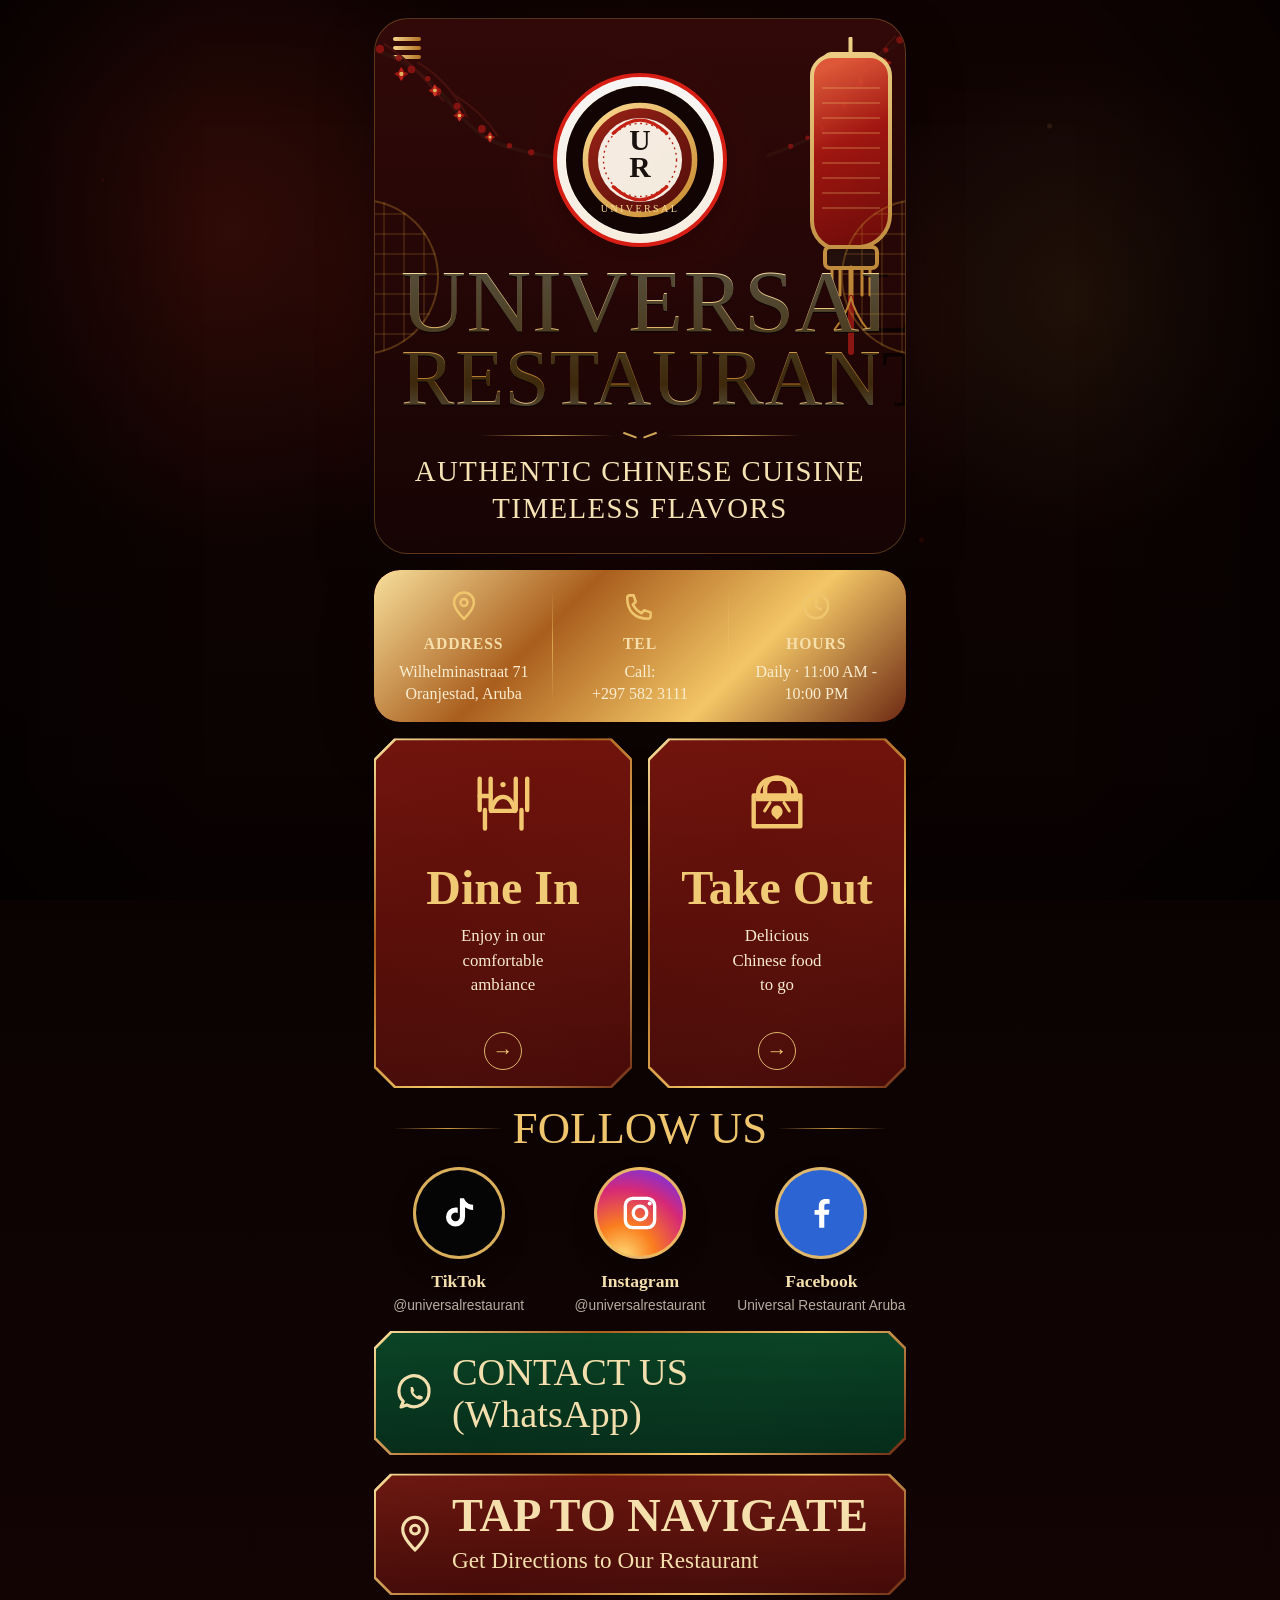
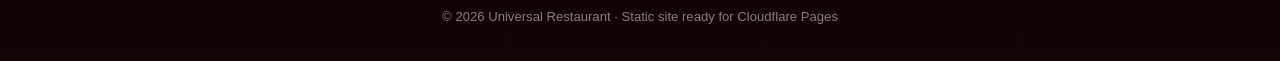
==== commit 2dfd7fac: "feat: [init] 测试" ====
--- a/index.html
+++ b/index.html
@@ -1,1378 +1,135 @@
 <!doctype html>
 <html lang="en">
 <head>
-  <meta charset="utf-8" />
-  <meta name="viewport" content="width=device-width, initial-scale=1, viewport-fit=cover" />
-  <meta name="theme-color" content="#130505" />
+  <meta charset="utf-8">
+  <meta name="viewport" content="width=device-width, initial-scale=1, viewport-fit=cover">
+  <meta name="theme-color" content="#120403">
   <title>Universal Restaurant</title>
-  <style>
-    :root {
-      --bg-0: #080202;
-      --bg-1: #120404;
-      --bg-2: #210807;
-      --panel: rgba(95, 16, 10, 0.96);
-      --panel-strong: rgba(74, 12, 8, 0.98);
-      --gold: #f3ca73;
-      --gold-soft: #f5d79b;
-      --gold-deep: #b57a22;
-      --red: #b51f15;
-      --red-strong: #ff431f;
-      --text: #f8e8bf;
-      --line: rgba(245, 200, 120, 0.65);
-      --shadow: rgba(0, 0, 0, 0.45);
-      --font-serif: Georgia, "Times New Roman", serif;
-      --font-display: "Times New Roman", Georgia, serif;
-    }
+  <link rel="preload" href="./content.json" as="fetch" crossorigin="anonymous">
+  <link rel="stylesheet" href="./styles.css">
+</head>
+<body class="home-body" data-page="home">
+  <main class="page-shell poster-page" data-poster-shell>
+    <div class="loading-state" data-loading>
+      <p class="status-note">Loading restaurant details...</p>
+    </div>
 
-    * {
-      box-sizing: border-box;
-    }
+    <div class="error-state" data-error hidden></div>
 
-    html,
-    body {
-      margin: 0;
-      min-height: 100%;
-    }
+    <section class="poster-layout" data-page-root hidden>
+      <header class="poster-hero">
+        <div class="poster-menu-mark" aria-hidden="true">
+          <span></span>
+          <span></span>
+          <span></span>
+        </div>
+        <img class="poster-blossom poster-blossom--left" src="./assets/blossom-spray.svg" alt="">
+        <img class="poster-blossom poster-blossom--right" src="./assets/blossom-spray.svg" alt="">
+        <img class="poster-lantern" src="./assets/lantern-red.svg" alt="">
 
-    body {
-      min-height: 100svh;
-      font-family: var(--font-serif);
-      color: var(--text);
-      background:
-        radial-gradient(circle at 50% 10%, rgba(176, 24, 10, 0.22), transparent 24%),
-        radial-gradient(circle at 50% 35%, rgba(255, 91, 34, 0.14), transparent 20%),
-        radial-gradient(circle at 50% 100%, rgba(174, 37, 18, 0.18), transparent 20%),
-        linear-gradient(180deg, #170605 0%, #090202 42%, #140505 100%);
-      overflow-x: hidden;
-    }
-
-    body::before,
-    body::after {
-      content: "";
-      position: fixed;
-      inset: 0;
-      pointer-events: none;
-    }
-
-    body::before {
-      background:
-        radial-gradient(circle at 14% 12%, rgba(210, 45, 30, 0.18) 0 1.5px, transparent 2px),
-        radial-gradient(circle at 18% 15%, rgba(224, 91, 70, 0.18) 0 6px, transparent 7px),
-        radial-gradient(circle at 30% 8%, rgba(255, 90, 36, 0.12) 0 1.5px, transparent 2px),
-        radial-gradient(circle at 85% 20%, rgba(255, 190, 88, 0.15) 0 1px, transparent 2px),
-        radial-gradient(circle at 72% 68%, rgba(239, 204, 116, 0.08) 0 1px, transparent 2px),
-        radial-gradient(circle at 10% 80%, rgba(145, 26, 10, 0.16) 0 1px, transparent 2px);
-      opacity: 0.6;
-      mix-blend-mode: screen;
-    }
-
-    body::after {
-      background:
-        linear-gradient(90deg, rgba(0, 0, 0, 0.65) 0%, transparent 15%, transparent 85%, rgba(0, 0, 0, 0.65) 100%),
-        linear-gradient(180deg, rgba(0, 0, 0, 0.15), transparent 14%, transparent 86%, rgba(0, 0, 0, 0.2));
-      box-shadow: inset 0 0 90px rgba(0, 0, 0, 0.72);
-    }
-
-    .app {
-      position: relative;
-      min-height: 100svh;
-      padding: calc(16px + env(safe-area-inset-top)) 14px calc(22px + env(safe-area-inset-bottom));
-      display: flex;
-      justify-content: center;
-    }
-
-    .page {
-      position: relative;
-      width: min(100%, 430px);
-      isolation: isolate;
-    }
-
-    .page__glow {
-      position: absolute;
-      inset: 0;
-      background:
-        radial-gradient(circle at 50% 18%, rgba(255, 72, 34, 0.28), transparent 18%),
-        radial-gradient(circle at 50% 46%, rgba(158, 19, 10, 0.2), transparent 24%),
-        radial-gradient(circle at 50% 78%, rgba(255, 195, 96, 0.08), transparent 18%);
-      filter: blur(16px);
-      opacity: 0.85;
-      z-index: -2;
-    }
-
-    .ornament-strip {
-      position: absolute;
-      inset: 0;
-      z-index: -1;
-      pointer-events: none;
-      overflow: hidden;
-    }
-
-    .ornament-strip::before,
-    .ornament-strip::after {
-      content: "";
-      position: absolute;
-      top: 0;
-      width: 170px;
-      height: 170px;
-      border: 2px solid rgba(190, 137, 40, 0.28);
-      border-radius: 50%;
-      background:
-        repeating-linear-gradient(90deg, transparent 0 24px, rgba(210, 155, 46, 0.24) 24px 26px),
-        repeating-linear-gradient(0deg, transparent 0 24px, rgba(210, 155, 46, 0.24) 24px 26px);
-      box-shadow: 0 0 28px rgba(255, 183, 75, 0.06);
-      opacity: 0.55;
-    }
-
-    .ornament-strip::before {
-      left: -122px;
-      top: 252px;
-    }
-
-    .ornament-strip::after {
-      right: -122px;
-      top: 252px;
-    }
-
-    .lantern {
-      position: absolute;
-      right: -16px;
-      top: 34px;
-      width: 92px;
-      height: 196px;
-      pointer-events: none;
-      z-index: -1;
-      opacity: 0.96;
-      filter: drop-shadow(0 12px 20px rgba(0, 0, 0, 0.5));
-    }
-
-    .lantern__cap {
-      position: absolute;
-      left: 20px;
-      top: 0;
-      width: 52px;
-      height: 26px;
-      border-radius: 20px 20px 16px 16px;
-      background: linear-gradient(180deg, #5f3004, #a77215 38%, #3f1f02 100%);
-      border: 1px solid rgba(255, 214, 124, 0.35);
-    }
-
-    .lantern__body {
-      position: absolute;
-      left: 10px;
-      top: 16px;
-      width: 72px;
-      height: 134px;
-      border-radius: 38px 38px 44px 44px;
-      background:
-        linear-gradient(90deg, rgba(255, 255, 255, 0.12), transparent 18%, transparent 82%, rgba(255, 255, 255, 0.12)),
-        linear-gradient(180deg, #cf2f17 0%, #8b0f07 34%, #d24a25 64%, #7d0904 100%);
-      border: 1px solid rgba(255, 219, 139, 0.26);
-      box-shadow: inset 0 0 24px rgba(255, 248, 208, 0.08), 0 0 18px rgba(255, 91, 34, 0.18);
-      overflow: hidden;
-    }
-
-    .lantern__body::before {
-      content: "";
-      position: absolute;
-      inset: 0;
-      background:
-        repeating-linear-gradient(180deg, rgba(0, 0, 0, 0.13) 0 1px, transparent 1px 12px);
-      opacity: 0.6;
-      mix-blend-mode: multiply;
-    }
-
-    .lantern__body::after {
-      content: "UNIVERSAL";
-      position: absolute;
-      left: 50%;
-      top: 50px;
-      transform: translateX(-50%);
-      font-size: 11px;
-      letter-spacing: 0.2em;
-      color: rgba(255, 237, 183, 0.85);
-      text-shadow: 0 0 10px rgba(255, 188, 75, 0.35);
-      white-space: nowrap;
-    }
-
-    .lantern__tassel {
-      position: absolute;
-      left: 50%;
-      top: 136px;
-      transform: translateX(-50%);
-      width: 10px;
-      height: 52px;
-      background:
-        linear-gradient(180deg, #ee5a2c, #f1b037 28%, #8f1107 65%, #e9512a 100%);
-      border-radius: 8px;
-      box-shadow: 0 0 10px rgba(245, 136, 63, 0.38);
-    }
-
-    .lantern__tassel::before,
-    .lantern__tassel::after {
-      content: "";
-      position: absolute;
-      left: -8px;
-      right: -8px;
-      height: 2px;
-      background: linear-gradient(90deg, transparent, rgba(248, 202, 104, 0.82), transparent);
-    }
-
-    .lantern__tassel::before {
-      top: 14px;
-    }
-
-    .lantern__tassel::after {
-      top: 30px;
-    }
-
-    .lantern__skirt {
-      position: absolute;
-      left: 19px;
-      top: 148px;
-      width: 52px;
-      height: 18px;
-      background:
-        repeating-linear-gradient(90deg, rgba(255, 204, 98, 0.86) 0 3px, rgba(120, 27, 8, 0.95) 3px 7px);
-      border-radius: 0 0 12px 12px;
-      filter: saturate(1.1);
-    }
-
-    .hero {
-      position: relative;
-      padding-top: 10px;
-      padding-bottom: 4px;
-    }
-
-    .seal {
-      position: relative;
-      width: 162px;
-      aspect-ratio: 1;
-      margin: 0 auto;
-      border-radius: 50%;
-      background:
-        radial-gradient(circle at 50% 50%, #fff 0 43%, #f8f8f8 43% 44%, #fff 44% 100%);
-      border: 5px solid #d31d14;
-      box-shadow:
-        0 0 0 4px rgba(255, 255, 255, 0.85),
-        0 10px 24px rgba(0, 0, 0, 0.35),
-        0 0 32px rgba(255, 91, 34, 0.22);
-      overflow: hidden;
-      animation: sealFloat 7s ease-in-out infinite;
-    }
-
-    .seal::before,
-    .seal::after {
-      content: "";
-      position: absolute;
-      inset: 10px;
-      border-radius: 50%;
-      border: 2px solid rgba(209, 17, 11, 0.9);
-      clip-path: polygon(0 0, 100% 0, 100% 10%, 90% 10%, 90% 90%, 100% 90%, 100% 100%, 0 100%);
-      opacity: 0.45;
-    }
-
-    .seal::after {
-      inset: 21px;
-      border-width: 1.5px;
-      clip-path: inset(0);
-      opacity: 0.28;
-    }
-
-    .seal__inner {
-      position: absolute;
-      inset: 18px;
-      border-radius: 50%;
-      display: grid;
-      place-items: center;
-      text-align: center;
-      color: #121212;
-      font-family: var(--font-display);
-      font-weight: 900;
-      line-height: 0.94;
-      text-transform: uppercase;
-      letter-spacing: 0.02em;
-    }
-
-    .seal__inner span {
-      display: block;
-      font-size: 17px;
-      line-height: 0.92;
-    }
-
-    .seal__ornament {
-      position: absolute;
-      left: 50%;
-      transform: translateX(-50%);
-      width: 100%;
-      height: 24px;
-      color: #cd1c15;
-      font-size: 28px;
-      font-weight: 900;
-      line-height: 24px;
-      text-align: center;
-      letter-spacing: 0.2em;
-    }
-
-    .seal__ornament--top {
-      top: 4px;
-    }
-
-    .seal__ornament--bottom {
-      bottom: 4px;
-      transform: translateX(-50%) rotate(180deg);
-    }
-
-    .brand-title {
-      margin: 20px auto 0;
-      text-align: center;
-      font-family: var(--font-display);
-      font-weight: 700;
-      font-size: clamp(2.55rem, 9.6vw, 4rem);
-      line-height: 0.84;
-      letter-spacing: 0.04em;
-      text-transform: uppercase;
-      color: transparent;
-      background: linear-gradient(180deg, #f8e4b1 0%, #e0bf73 38%, #c98d2c 58%, #f9e8bb 100%);
-      -webkit-background-clip: text;
-      background-clip: text;
-      text-shadow: 0 2px 0 rgba(0, 0, 0, 0.55), 0 0 16px rgba(255, 183, 67, 0.08);
-      animation: titleGlow 6s ease-in-out infinite;
-    }
-
-    .divider {
-      width: 80%;
-      margin: 18px auto 8px;
-      position: relative;
-      height: 14px;
-      display: flex;
-      align-items: center;
-      justify-content: center;
-    }
-
-    .divider::before,
-    .divider::after {
-      content: "";
-      flex: 1;
-      height: 1px;
-      background: linear-gradient(90deg, transparent, rgba(228, 183, 95, 0.9), transparent);
-    }
-
-    .divider__mark {
-      width: 26px;
-      height: 10px;
-      margin: 0 10px;
-      position: relative;
-    }
-
-    .divider__mark::before,
-    .divider__mark::after {
-      content: "";
-      position: absolute;
-      top: 50%;
-      width: 10px;
-      height: 1.5px;
-      background: rgba(228, 183, 95, 0.92);
-    }
-
-    .divider__mark::before {
-      left: 0;
-      transform: translateY(-50%) rotate(22deg);
-      transform-origin: left center;
-    }
-
-    .divider__mark::after {
-      right: 0;
-      transform: translateY(-50%) rotate(-22deg);
-      transform-origin: right center;
-    }
-
-    .taglines {
-      text-align: center;
-      text-transform: uppercase;
-      color: #f7e5b9;
-      font-size: clamp(1rem, 4vw, 1.3rem);
-      line-height: 1.28;
-      letter-spacing: 0.11em;
-      text-shadow: 0 1px 0 rgba(0, 0, 0, 0.5);
-    }
-
-    .contact-strip {
-      margin-top: 22px;
-      display: grid;
-      grid-template-columns: repeat(3, minmax(0, 1fr));
-      background:
-        linear-gradient(180deg, rgba(109, 21, 12, 0.98), rgba(82, 13, 8, 0.98));
-      border: 1.5px solid rgba(244, 191, 86, 0.85);
-      border-radius: 18px;
-      box-shadow:
-        inset 0 0 0 1px rgba(255, 223, 142, 0.18),
-        0 12px 26px rgba(0, 0, 0, 0.45);
-      position: relative;
-      overflow: hidden;
-    }
-
-    .contact-strip::before {
-      content: "";
-      position: absolute;
-      inset: 8px;
-      border-radius: 14px;
-      border: 1px solid rgba(248, 196, 89, 0.34);
-      pointer-events: none;
-    }
-
-    .contact-item {
-      position: relative;
-      padding: 18px 12px 16px;
-      text-align: center;
-      color: #f6e2ba;
-      text-decoration: none;
-      min-height: 124px;
-      display: flex;
-      flex-direction: column;
-      justify-content: center;
-      gap: 10px;
-    }
-
-    .contact-item + .contact-item::before {
-      content: "";
-      position: absolute;
-      left: 0;
-      top: 14px;
-      bottom: 14px;
-      width: 1px;
-      background: linear-gradient(180deg, transparent, rgba(247, 210, 123, 0.72), transparent);
-    }
-
-    .contact-icon {
-      width: 28px;
-      height: 28px;
-      margin: 0 auto;
-      color: var(--gold-soft);
-      filter: drop-shadow(0 1px 0 rgba(0, 0, 0, 0.45));
-    }
-
-    .contact-text {
-      font-size: 0.95rem;
-      line-height: 1.25;
-      text-shadow: 0 1px 0 rgba(0, 0, 0, 0.45);
-      white-space: pre-line;
-    }
-
-    .contact-item:first-child .contact-text {
-      font-size: 0.83rem;
-    }
-
-    .contact-item:nth-child(2) .contact-text {
-      font-size: 0.9rem;
-    }
-
-    .contact-item:nth-child(3) .contact-text {
-      font-size: 0.88rem;
-    }
-
-    .cards {
-      margin-top: 16px;
-      display: grid;
-      grid-template-columns: repeat(2, minmax(0, 1fr));
-      gap: 12px;
-    }
-
-    .action-card {
-      position: relative;
-      min-height: 264px;
-      padding: 22px 14px 16px;
-      border-radius: 20px;
-      border: 1.5px solid rgba(244, 191, 86, 0.86);
-      background:
-        radial-gradient(circle at 50% 10%, rgba(255, 169, 92, 0.16), transparent 45%),
-        linear-gradient(180deg, rgba(136, 28, 18, 0.96), rgba(88, 15, 10, 0.99));
-      box-shadow:
-        inset 0 0 0 1px rgba(255, 223, 142, 0.15),
-        0 14px 26px rgba(0, 0, 0, 0.45);
-      overflow: hidden;
-      color: #f7e7bc;
-      text-align: center;
-      display: flex;
-      flex-direction: column;
-      align-items: center;
-      justify-content: flex-start;
-      cursor: pointer;
-      -webkit-tap-highlight-color: transparent;
-      appearance: none;
-    }
-
-    .action-card::before {
-      content: "";
-      position: absolute;
-      inset: 8px;
-      border-radius: 16px;
-      border: 1px solid rgba(245, 184, 63, 0.45);
-      pointer-events: none;
-    }
-
-    .action-card::after {
-      content: "";
-      position: absolute;
-      inset: 0;
-      background:
-        radial-gradient(circle at 50% 0%, rgba(255, 255, 255, 0.08), transparent 50%);
-      pointer-events: none;
-    }
-
-    .action-icon {
-      width: 66px;
-      height: 66px;
-      color: #f1cf7a;
-      margin-top: 6px;
-      flex: 0 0 auto;
-      filter: drop-shadow(0 2px 0 rgba(0, 0, 0, 0.4));
-    }
-
-    .action-title {
-      margin-top: 14px;
-      font-family: var(--font-display);
-      font-size: clamp(1.55rem, 5.2vw, 1.95rem);
-      line-height: 1;
-      letter-spacing: 0.05em;
-      text-transform: uppercase;
-      color: #f7d890;
-      text-shadow: 0 1px 0 rgba(0, 0, 0, 0.5);
-    }
-
-    .action-desc {
-      margin-top: 12px;
-      font-size: 1.02rem;
-      line-height: 1.35;
-      color: #f8e6c2;
-      min-height: 82px;
-      max-width: 15ch;
-      text-wrap: balance;
-    }
-
-    .circle-arrow {
-      margin-top: auto;
-      width: 38px;
-      height: 38px;
-      border-radius: 50%;
-      border: 1.5px solid #efc85e;
-      display: grid;
-      place-items: center;
-      color: #efc85e;
-      background: rgba(0, 0, 0, 0.16);
-      box-shadow: inset 0 0 0 1px rgba(255, 238, 189, 0.08);
-    }
-
-    .follow {
-      margin-top: 22px;
-      text-align: center;
-    }
-
-    .section-heading {
-      display: flex;
-      align-items: center;
-      gap: 12px;
-      justify-content: center;
-      color: #f6d99a;
-      font-size: 1.05rem;
-      line-height: 1;
-      text-transform: uppercase;
-      letter-spacing: 0.16em;
-      text-shadow: 0 1px 0 rgba(0, 0, 0, 0.5);
-      white-space: nowrap;
-    }
-
-    .section-heading::before,
-    .section-heading::after {
-      content: "";
-      width: 76px;
-      height: 1px;
-      background: linear-gradient(90deg, transparent, rgba(242, 202, 115, 0.92), transparent);
-      flex: 1;
-    }
-
-    .section-heading__mark {
-      width: 20px;
-      height: 12px;
-      position: relative;
-      flex: 0 0 auto;
-    }
-
-    .section-heading__mark::before,
-    .section-heading__mark::after {
-      content: "";
-      position: absolute;
-      top: 50%;
-      width: 8px;
-      height: 1.5px;
-      background: rgba(242, 202, 115, 0.95);
-    }
-
-    .section-heading__mark::before {
-      left: 0;
-      transform: translateY(-50%) rotate(22deg);
-      transform-origin: left center;
-    }
-
-    .section-heading__mark::after {
-      right: 0;
-      transform: translateY(-50%) rotate(-22deg);
-      transform-origin: right center;
-    }
-
-    .social-row {
-      margin-top: 16px;
-      display: grid;
-      grid-template-columns: repeat(3, minmax(0, 1fr));
-      gap: 12px;
-    }
-
-    .social-link {
-      text-decoration: none;
-      color: #f7e7c2;
-      display: flex;
-      flex-direction: column;
-      align-items: center;
-      gap: 9px;
-    }
-
-    .social-circle {
-      width: 90px;
-      height: 90px;
-      border-radius: 50%;
-      border: 2px solid #c99537;
-      background:
-        radial-gradient(circle at 50% 30%, rgba(255, 255, 255, 0.12), transparent 35%),
-        linear-gradient(180deg, rgba(36, 36, 40, 0.95), rgba(12, 12, 16, 0.99));
-      box-shadow:
-        inset 0 0 0 1px rgba(255, 245, 199, 0.12),
-        0 10px 18px rgba(0, 0, 0, 0.35);
-      display: grid;
-      place-items: center;
-      overflow: hidden;
-    }
-
-    .social-circle--instagram {
-      background:
-        radial-gradient(circle at 50% 30%, rgba(255, 255, 255, 0.16), transparent 34%),
-        linear-gradient(135deg, #feda75 0%, #fa7e1e 28%, #d62976 55%, #962fbf 78%, #4f5bd5 100%);
-    }
-
-    .social-circle--facebook {
-      background:
-        radial-gradient(circle at 50% 30%, rgba(255, 255, 255, 0.16), transparent 34%),
-        linear-gradient(180deg, #3f7ee8 0%, #2c59bf 100%);
-    }
-
-    .social-label {
-      font-size: 1rem;
-      line-height: 1.2;
-    }
-
-    .cta {
-      margin-top: 16px;
-      width: 100%;
-      min-height: 60px;
-      display: flex;
-      align-items: center;
-      gap: 14px;
-      padding: 12px 16px;
-      border-radius: 18px;
-      border: 1.5px solid rgba(244, 191, 86, 0.86);
-      box-shadow:
-        inset 0 0 0 1px rgba(255, 223, 142, 0.13),
-        0 12px 22px rgba(0, 0, 0, 0.36);
-      text-decoration: none;
-      color: #f5e1ae;
-      -webkit-tap-highlight-color: transparent;
-    }
-
-    .cta--whatsapp {
-      background:
-        radial-gradient(circle at 50% 0%, rgba(155, 255, 157, 0.18), transparent 42%),
-        linear-gradient(180deg, rgba(23, 87, 38, 0.98), rgba(11, 52, 23, 0.98));
-    }
-
-    .cta--navigate {
-      background:
-        radial-gradient(circle at 50% 0%, rgba(255, 166, 95, 0.12), transparent 42%),
-        linear-gradient(180deg, rgba(97, 18, 11, 0.98), rgba(67, 12, 8, 0.98));
-    }
-
-    .cta__icon {
-      width: 36px;
-      height: 36px;
-      flex: 0 0 auto;
-      color: currentColor;
-    }
-
-    .cta__body {
-      flex: 1;
-      text-align: center;
-      display: flex;
-      flex-direction: column;
-      align-items: center;
-      gap: 2px;
-    }
-
-    .cta__title {
-      font-family: var(--font-display);
-      font-size: clamp(1.5rem, 5.4vw, 1.95rem);
-      line-height: 1.05;
-      letter-spacing: 0.05em;
-      text-transform: uppercase;
-    }
-
-    .cta__subtitle {
-      font-size: 0.96rem;
-      line-height: 1.2;
-      color: #f4deaf;
-    }
-
-    .menu-sheet {
-      position: fixed;
-      inset: 0;
-      display: flex;
-      align-items: flex-end;
-      justify-content: center;
-      background: rgba(0, 0, 0, 0.56);
-      opacity: 0;
-      pointer-events: none;
-      transition: opacity 0.24s ease;
-      z-index: 40;
-    }
-
-    .menu-sheet.is-open {
-      opacity: 1;
-      pointer-events: auto;
-    }
-
-    .menu-panel {
-      width: min(100%, 430px);
-      max-height: 84svh;
-      display: flex;
-      flex-direction: column;
-      background:
-        linear-gradient(180deg, rgba(35, 10, 6, 0.99), rgba(18, 6, 4, 0.99));
-      border: 1px solid rgba(244, 191, 86, 0.45);
-      border-bottom: 0;
-      border-radius: 22px 22px 0 0;
-      overflow: hidden;
-      box-shadow: 0 -18px 36px rgba(0, 0, 0, 0.55);
-      transform: translateY(100%);
-      transition: transform 0.28s ease;
-    }
-
-    .menu-sheet.is-open .menu-panel {
-      transform: translateY(0);
-    }
-
-    .menu-header {
-      display: flex;
-      align-items: center;
-      justify-content: space-between;
-      gap: 10px;
-      padding: 16px 16px 12px;
-      border-bottom: 1px solid rgba(244, 191, 86, 0.16);
-      background: linear-gradient(180deg, rgba(37, 11, 6, 0.98), rgba(24, 7, 5, 0.96));
-      position: sticky;
-      top: 0;
-      z-index: 1;
-    }
-
-    .menu-tabs {
-      display: inline-flex;
-      gap: 8px;
-      flex-wrap: wrap;
-    }
-
-    .menu-tab {
-      border: 1px solid rgba(244, 191, 86, 0.48);
-      background: rgba(255, 255, 255, 0.03);
-      color: #f6dfad;
-      border-radius: 999px;
-      padding: 8px 12px;
-      font-family: inherit;
-      font-size: 0.9rem;
-      letter-spacing: 0.05em;
-      cursor: pointer;
-    }
-
-    .menu-tab.is-active {
-      background: rgba(244, 191, 86, 0.14);
-      color: #ffe7b7;
-    }
-
-    .menu-close {
-      width: 36px;
-      height: 36px;
-      border: 1px solid rgba(244, 191, 86, 0.48);
-      border-radius: 50%;
-      background: rgba(255, 255, 255, 0.03);
-      color: #f7e7c3;
-      display: grid;
-      place-items: center;
-      cursor: pointer;
-      flex: 0 0 auto;
-    }
-
-    .menu-content {
-      padding: 16px;
-      overflow: auto;
-      -webkit-overflow-scrolling: touch;
-    }
-
-    .menu-title {
-      margin: 0;
-      font-family: var(--font-display);
-      font-size: 1.8rem;
-      color: #f7d992;
-      text-transform: uppercase;
-      letter-spacing: 0.08em;
-    }
-
-    .menu-subtitle {
-      margin: 6px 0 18px;
-      color: #f0ddb7;
-      font-size: 0.98rem;
-      line-height: 1.35;
-    }
-
-    .menu-section {
-      margin-bottom: 16px;
-      padding: 14px 14px 8px;
-      border: 1px solid rgba(244, 191, 86, 0.2);
-      border-radius: 16px;
-      background: rgba(255, 255, 255, 0.02);
-    }
-
-    .menu-section h4 {
-      margin: 0 0 8px;
-      font-size: 1rem;
-      color: #f7e1af;
-      letter-spacing: 0.08em;
-      text-transform: uppercase;
-    }
-
-    .menu-item {
-      display: flex;
-      justify-content: space-between;
-      gap: 12px;
-      align-items: flex-start;
-      padding: 9px 0;
-      border-bottom: 1px dashed rgba(244, 191, 86, 0.14);
-      color: #f6e6be;
-      font-size: 0.98rem;
-      line-height: 1.35;
-    }
-
-    .menu-item:last-child {
-      border-bottom: 0;
-    }
-
-    .menu-item__name {
-      flex: 1;
-    }
-
-    .menu-item__note {
-      color: rgba(247, 229, 184, 0.74);
-      font-size: 0.88rem;
-      text-align: right;
-      white-space: nowrap;
-    }
-
-    .toast {
-      position: fixed;
-      left: 50%;
-      bottom: calc(16px + env(safe-area-inset-bottom));
-      transform: translateX(-50%) translateY(16px);
-      background: rgba(18, 6, 4, 0.92);
-      color: #f8e6c1;
-      border: 1px solid rgba(244, 191, 86, 0.48);
-      border-radius: 999px;
-      padding: 10px 14px;
-      font-size: 0.92rem;
-      box-shadow: 0 10px 24px rgba(0, 0, 0, 0.38);
-      opacity: 0;
-      pointer-events: none;
-      transition: opacity 0.18s ease, transform 0.18s ease;
-      z-index: 50;
-      max-width: min(92vw, 420px);
-      text-align: center;
-    }
-
-    .toast.is-visible {
-      opacity: 1;
-      transform: translateX(-50%) translateY(0);
-    }
-
-    .icon-fit {
-      width: 100%;
-      height: 100%;
-      display: block;
-      fill: currentColor;
-    }
-
-    .icon-stroke {
-      width: 100%;
-      height: 100%;
-      display: block;
-      stroke: currentColor;
-      fill: none;
-      stroke-width: 1.9;
-      stroke-linecap: round;
-      stroke-linejoin: round;
-    }
-
-    @keyframes titleGlow {
-      0%, 100% {
-        filter: drop-shadow(0 0 0 rgba(255, 183, 67, 0));
-      }
-      50% {
-        filter: drop-shadow(0 0 12px rgba(255, 183, 67, 0.09));
-      }
-    }
-
-    @keyframes sealFloat {
-      0%, 100% {
-        transform: translateY(0);
-      }
-      50% {
-        transform: translateY(-4px);
-      }
-    }
-
-    @media (max-width: 390px) {
-      .contact-item {
-        padding-inline: 8px;
-      }
-
-      .contact-text {
-        font-size: 1rem;
-      }
-
-      .action-desc {
-        font-size: 0.96rem;
-      }
-
-      .social-circle {
-        width: 82px;
-        height: 82px;
-      }
-    }
-
-    @media (max-width: 360px) {
-      .cards {
-        grid-template-columns: 1fr;
-      }
-
-      .contact-strip {
-        grid-template-columns: 1fr;
-      }
-
-      .contact-item + .contact-item::before {
-        left: 14px;
-        right: 14px;
-        top: 0;
-        bottom: auto;
-        width: auto;
-        height: 1px;
-      }
-    }
-  </style>
-</head>
-<body>
-  <div class="app">
-    <main class="page" aria-label="Universal Restaurant poster">
-      <div class="page__glow"></div>
-      <div class="ornament-strip"></div>
-      <div class="lantern" aria-hidden="true">
-        <div class="lantern__cap"></div>
-        <div class="lantern__body"></div>
-        <div class="lantern__skirt"></div>
-        <div class="lantern__tassel"></div>
-      </div>
-
-      <section class="hero">
-        <div class="seal" aria-label="Universal Restaurant logo">
-          <div class="seal__ornament seal__ornament--top">※※※</div>
-          <div class="seal__inner">
-            <span data-bind="brand.sealLine1">UNIVERSAL</span>
-            <span data-bind="brand.sealLine2">RESTAURANT</span>
-          </div>
-          <div class="seal__ornament seal__ornament--bottom">※※※</div>
+        <div class="poster-crest">
+          <img class="brand-logo poster-logo" data-logo src="./assets/logo-placeholder.svg" alt="Restaurant logo">
         </div>
 
-        <h1 class="brand-title" data-bind="brand.title"></h1>
-
-        <div class="divider" aria-hidden="true">
-          <span class="divider__mark"></span>
+        <div class="poster-title" data-poster-title aria-label="Restaurant name">
+          <span>UNIVERSAL</span>
+          <span>RESTAURANT</span>
         </div>
 
-        <p class="taglines">
-          <span data-bind="brand.taglineTop"></span><br />
-          <span data-bind="brand.taglineBottom"></span>
-        </p>
-      </section>
+        <div class="poster-divider" aria-hidden="true">
+          <span></span>
+          <i></i>
+          <span></span>
+        </div>
 
-      <section class="contact-strip" aria-label="Contact details">
-        <a class="contact-item" data-bind-href="contact.addressUrl" data-tap-target="map" href="#" rel="noopener">
-          <div class="contact-icon" aria-hidden="true">
-            <svg viewBox="0 0 24 24" class="icon-fit">
-              <path d="M12 21s6-6.2 6-11a6 6 0 0 0-12 0c0 4.8 6 11 6 11Z"></path>
-              <circle cx="12" cy="10" r="2.5"></circle>
-            </svg>
-          </div>
-          <div class="contact-text">
-            <span data-bind="contact.addressLine1"></span><br />
-            <span data-bind="contact.addressLine2"></span>
-          </div>
+        <div class="poster-subtitle" data-poster-subtitle>
+          <span>AUTHENTIC CHINESE CUISINE</span>
+          <span>TIMELESS FLAVORS</span>
+        </div>
+      </header>
+
+      <section class="poster-contact-bar poster-frame poster-frame--contact" data-contact-bar aria-label="Restaurant details">
+        <a class="poster-contact-card" data-address-link href="#">
+          <div class="poster-contact-icon" data-icon="location"></div>
+          <h2>Address</h2>
+          <p data-address-value>Wilhelminastraat 71&#10;Oranjestad, Aruba</p>
         </a>
 
-        <a class="contact-item" data-bind-href="contact.phoneUrl" data-tap-target="phone" href="#" rel="noopener">
-          <div class="contact-icon" aria-hidden="true">
-            <svg viewBox="0 0 24 24" class="icon-fit">
-              <path d="M7.8 4.8 9.9 7a1.7 1.7 0 0 1 .1 2.2l-1.2 1.7c1 2.1 2.8 3.9 4.9 4.9l1.7-1.2a1.7 1.7 0 0 1 2.2.1l2.2 2.1a1.7 1.7 0 0 1 .1 2.4c-.9 1-2.1 1.8-3.5 1.8-6.7 0-12.1-5.4-12.1-12.1 0-1.4.7-2.6 1.8-3.5a1.7 1.7 0 0 1 2.4.1Z"></path>
-            </svg>
-          </div>
-          <div class="contact-text">
-            <span data-bind="contact.phoneLabel"></span><br />
-            <span data-bind="contact.phoneNumber"></span>
-          </div>
+        <a class="poster-contact-card" data-phone-link href="#">
+          <div class="poster-contact-icon" data-icon="phone"></div>
+          <h2>Tel</h2>
+          <p data-phone-value>Call&#10;+297 582 3111</p>
         </a>
 
-        <div class="contact-item" aria-label="Opening hours">
-          <div class="contact-icon" aria-hidden="true">
-            <svg viewBox="0 0 24 24" class="icon-stroke">
-              <circle cx="12" cy="12" r="8.7"></circle>
-              <path d="M12 7.2v5.1l3.6 2.1"></path>
-              <path d="M12 3.6v2.1"></path>
-              <path d="M12 18.3v2.1"></path>
-            </svg>
-          </div>
-          <div class="contact-text" data-bind="contact.hours"></div>
+        <div class="poster-contact-card">
+          <div class="poster-contact-icon" data-icon="clock"></div>
+          <h2>Hours</h2>
+          <p data-hours-value>Daily · 11:00 AM - 10:00 PM</p>
         </div>
       </section>
 
-      <section class="cards" aria-label="Primary actions">
-        <button class="action-card" type="button" data-open-menu="dineIn">
-          <div class="action-icon" aria-hidden="true">
-            <svg viewBox="0 0 64 64" class="icon-stroke">
-              <path d="M18 14v36"></path>
-              <path d="M46 14v36"></path>
-              <path d="M22 23h20"></path>
-              <path d="M18 36h28"></path>
-              <path d="M22 50v-13"></path>
-              <path d="M42 50v-13"></path>
-              <path d="M27 23c0 4 3 8 5 8s5-4 5-8"></path>
-            </svg>
-          </div>
-          <div class="action-title" data-bind="cards.dineIn.title"></div>
-          <div class="action-desc" data-bind="cards.dineIn.description"></div>
-          <div class="circle-arrow" aria-hidden="true">
-            <svg viewBox="0 0 24 24" class="icon-stroke">
-              <path d="M8 12h8"></path>
-              <path d="M13 7l5 5-5 5"></path>
-            </svg>
-          </div>
-        </button>
+      <section class="poster-card-grid" aria-label="Dining choices">
+        <a class="poster-action-card poster-frame poster-frame--action" data-dine-in-link href="./dine-in.html">
+          <img class="poster-action-icon" src="./assets/icon-dine-in.svg" alt="">
+          <h3>DINE IN</h3>
+          <p data-dine-description>Enjoy in our comfortable ambiance</p>
+          <span class="poster-arrow" aria-hidden="true">→</span>
+        </a>
 
-        <button class="action-card" type="button" data-open-menu="takeOut">
-          <div class="action-icon" aria-hidden="true">
-            <svg viewBox="0 0 64 64" class="icon-stroke">
-              <path d="M20 24h24l-2 22H22l-2-22Z"></path>
-              <path d="M25 24v-6a7 7 0 0 1 14 0v6"></path>
-              <path d="M24 34l8 8 8-8"></path>
-            </svg>
-          </div>
-          <div class="action-title" data-bind="cards.takeOut.title"></div>
-          <div class="action-desc" data-bind="cards.takeOut.description"></div>
-          <div class="circle-arrow" aria-hidden="true">
-            <svg viewBox="0 0 24 24" class="icon-stroke">
-              <path d="M8 12h8"></path>
-              <path d="M13 7l5 5-5 5"></path>
-            </svg>
-          </div>
-        </button>
+        <a class="poster-action-card poster-frame poster-frame--action" data-take-out-link href="./外卖菜单.png" download>
+          <img class="poster-action-icon" src="./assets/icon-take-out.svg" alt="">
+          <h3>TAKE OUT</h3>
+          <p data-takeout-description>Delicious Chinese food to go</p>
+          <span class="poster-arrow" aria-hidden="true">→</span>
+        </a>
       </section>
 
-      <section class="follow" aria-label="Follow us">
-        <div class="section-heading">
-          <span class="section-heading__mark" aria-hidden="true"></span>
-          <span data-bind="social.heading"></span>
-          <span class="section-heading__mark" aria-hidden="true"></span>
-        </div>
-
-        <div class="social-row">
-          <a class="social-link" data-social-link="0" href="#" target="_blank" rel="noopener">
-            <div class="social-circle" aria-hidden="true">
-              <svg viewBox="0 0 64 64" class="icon-fit" id="icon-tiktok">
-                <path d="M39 14c2 5 6 8 11 9v8c-4 0-7-1-10-3v12c0 8-6 14-14 14s-14-6-14-14 6-14 14-14c1 0 2 0 3 .2v8.3c-1-.5-2-.7-3-.7-4 0-7 3-7 7s3 7 7 7 7-3 7-7V14h6Z"></path>
-                <path d="M41 14c1 3 4 6 9 7v5c-4 0-8-2-11-5V14h2Z" opacity=".45"></path>
-              </svg>
+      <section class="poster-social-section" aria-label="Social platforms">
+        <div class="poster-section-heading" data-social-heading>FOLLOW US</div>
+        <div class="poster-social-grid">
+          <a class="poster-social-card" data-social="tiktok" href="#">
+            <div class="poster-social-circle">
+              <div class="social-icon poster-social-icon" data-icon="tiktok"></div>
             </div>
-            <div class="social-label" data-bind="social.items.0.label"></div>
+            <h3>TikTok</h3>
+            <p>@universalrestaurant</p>
           </a>
 
-          <a class="social-link" data-social-link="1" href="#" target="_blank" rel="noopener">
-            <div class="social-circle social-circle--instagram" aria-hidden="true">
-              <svg viewBox="0 0 64 64" class="icon-fit">
-                <rect x="15" y="15" width="34" height="34" rx="10" ry="10" fill="none" stroke="white" stroke-width="4"></rect>
-                <circle cx="32" cy="32" r="9" fill="none" stroke="white" stroke-width="4"></circle>
-                <circle cx="42.5" cy="20.5" r="3.3" fill="white"></circle>
-              </svg>
+          <a class="poster-social-card" data-social="instagram" href="#">
+            <div class="poster-social-circle poster-social-circle--instagram">
+              <div class="social-icon poster-social-icon" data-icon="instagram"></div>
             </div>
-            <div class="social-label" data-bind="social.items.1.label"></div>
+            <h3>Instagram</h3>
+            <p>@universalrestaurant</p>
           </a>
 
-          <a class="social-link" data-social-link="2" href="#" target="_blank" rel="noopener">
-            <div class="social-circle social-circle--facebook" aria-hidden="true">
-              <svg viewBox="0 0 64 64" class="icon-fit">
-                <path fill="white" d="M36 18c-4 0-6 2.4-6 6.7V29h-5v8h5v19h8V37h6l1-8h-7v-3.6c0-1.4.4-2.4 2.2-2.4H45v-7.2C43.7 18.1 39.8 18 36 18Z"></path>
-              </svg>
+          <a class="poster-social-card" data-social="facebook" href="#">
+            <div class="poster-social-circle poster-social-circle--facebook">
+              <div class="social-icon poster-social-icon" data-icon="facebook"></div>
             </div>
-            <div class="social-label" data-bind="social.items.2.label"></div>
+            <h3>Facebook</h3>
+            <p>Universal Restaurant Aruba</p>
           </a>
         </div>
       </section>
 
-      <a class="cta cta--whatsapp" data-bind-href="cta.whatsappUrl" data-tap-target="whatsapp" href="#" rel="noopener">
-        <div class="cta__icon" aria-hidden="true">
-          <svg viewBox="0 0 24 24" class="icon-stroke">
-            <path d="M20.1 12.1c0 4.4-3.5 7.9-8 7.9-1.4 0-2.7-.3-3.8-.8L4 20l.9-4.1A7.9 7.9 0 0 1 4 12.1c0-4.4 3.6-8 8-8 4.5 0 8.1 3.6 8.1 8Z"></path>
-            <path d="M10 9.6c.2-.3.5-.3.7-.1l1 1c.2.2.2.4.1.7l-.6.8c.6 1.1 1.4 1.9 2.5 2.5l.8-.6c.3-.1.5-.1.7.1l1 1c.2.2.2.5-.1.7-.5.6-1.1 1-1.8 1-3.5 0-6.4-2.9-6.4-6.4 0-.7.4-1.3 1-1.8Z"></path>
-          </svg>
-        </div>
-        <div class="cta__body">
-          <div class="cta__title" data-bind="cta.whatsappTitle"></div>
+      <a class="poster-banner poster-banner--whatsapp poster-frame poster-frame--banner" data-whatsapp-banner data-whatsapp-link href="#">
+        <div class="poster-banner-icon" data-icon="whatsapp"></div>
+        <span data-whatsapp-banner-label>CONTACT US (WhatsApp)</span>
+      </a>
+
+      <a class="poster-banner poster-banner--navigate poster-frame poster-frame--banner" data-navigation-banner data-navigate-link href="#">
+        <div class="poster-banner-icon" data-icon="location"></div>
+        <div class="poster-banner-copy">
+          <strong data-navigation-title>TAP TO NAVIGATE</strong>
+          <span data-navigation-subtitle>Get Directions to Our Restaurant</span>
         </div>
       </a>
 
-      <a class="cta cta--navigate" data-bind-href="cta.navigateUrl" data-tap-target="navigate" href="#" rel="noopener">
-        <div class="cta__icon" aria-hidden="true">
-          <svg viewBox="0 0 24 24" class="icon-stroke">
-            <path d="M12 21s6-6.2 6-11a6 6 0 0 0-12 0c0 4.8 6 11 6 11Z"></path>
-            <circle cx="12" cy="10" r="2.3"></circle>
-          </svg>
-        </div>
-        <div class="cta__body">
-          <div class="cta__title" data-bind="cta.navigateTitle"></div>
-          <div class="cta__subtitle" data-bind="cta.navigateSubtitle"></div>
-        </div>
-      </a>
-    </main>
-  </div>
+      <p class="home-footer">© <span data-year></span> Universal Restaurant · Static site ready for Cloudflare Pages</p>
+    </section>
+  </main>
 
-  <div class="menu-sheet" id="menu-sheet" aria-hidden="true">
-    <div class="menu-panel" role="dialog" aria-modal="true" aria-labelledby="menu-title">
-      <div class="menu-header">
-        <div class="menu-tabs" role="tablist" aria-label="Menu tabs">
-          <button class="menu-tab is-active" type="button" data-menu-tab="dineIn"></button>
-          <button class="menu-tab" type="button" data-menu-tab="takeOut"></button>
-        </div>
-        <button class="menu-close" type="button" aria-label="Close menu">
-          <svg viewBox="0 0 24 24" class="icon-stroke">
-            <path d="M7 7l10 10"></path>
-            <path d="M17 7 7 17"></path>
-          </svg>
-        </button>
-      </div>
-      <div class="menu-content">
-        <h2 class="menu-title" id="menu-title"></h2>
-        <p class="menu-subtitle" id="menu-subtitle"></p>
-        <div id="menu-sections"></div>
-      </div>
-    </div>
-  </div>
-
-  <div class="toast" id="toast" role="status" aria-live="polite"></div>
-
-  <script type="module">
-    const DATA_URL = './content.json';
-
-    const el = {
-      menuSheet: document.getElementById('menu-sheet'),
-      menuTitle: document.getElementById('menu-title'),
-      menuSubtitle: document.getElementById('menu-subtitle'),
-      menuSections: document.getElementById('menu-sections'),
-      toast: document.getElementById('toast'),
-      menuTabs: Array.from(document.querySelectorAll('[data-menu-tab]')),
-      closeMenu: document.querySelector('.menu-close'),
-      bindTargets: Array.from(document.querySelectorAll('[data-bind]')),
-      hrefTargets: Array.from(document.querySelectorAll('[data-bind-href]')),
-      openMenuTargets: Array.from(document.querySelectorAll('[data-open-menu]')),
-      socialLinks: Array.from(document.querySelectorAll('[data-social-link]')),
-    };
-
-    const state = {
-      data: null,
-      activeMenu: 'dineIn',
-      toastTimer: null,
-    };
-
-    function getPath(obj, path) {
-      return path.split('.').reduce((acc, key) => {
-        if (acc == null) return undefined;
-        return acc[key];
-      }, obj);
-    }
-
-    function setTextBindings(data) {
-      el.bindTargets.forEach((node) => {
-        const value = getPath(data, node.dataset.bind);
-        if (value != null) {
-          node.textContent = String(value);
-        }
-      });
-    }
-
-    function setLinkBindings(data) {
-      el.hrefTargets.forEach((node) => {
-        const value = getPath(data, node.dataset.bindHref);
-        if (typeof value === 'string' && value.length > 0) {
-          node.href = value;
-          node.removeAttribute('aria-disabled');
-          node.classList.remove('is-disabled');
-        } else {
-          node.href = '#';
-          node.setAttribute('aria-disabled', 'true');
-          node.classList.add('is-disabled');
-        }
-      });
-
-      el.socialLinks.forEach((node) => {
-        const item = data.social.items?.[Number(node.dataset.socialLink)];
-        if (item?.url) {
-          node.href = item.url;
-          node.removeAttribute('aria-disabled');
-          node.classList.remove('is-disabled');
-        } else {
-          node.href = '#';
-          node.setAttribute('aria-disabled', 'true');
-          node.classList.add('is-disabled');
-        }
-      });
-    }
-
-    function renderMenu(menuKey) {
-      const menu = state.data.menus[menuKey];
-      if (!menu) return;
-
-      state.activeMenu = menuKey;
-      el.menuTabs.forEach((tab) => {
-        tab.classList.toggle('is-active', tab.dataset.menuTab === menuKey);
-      });
-
-      el.menuTitle.textContent = menu.title;
-      el.menuSubtitle.textContent = menu.subtitle;
-      el.menuSections.innerHTML = '';
-
-      menu.sections.forEach((section) => {
-        const sectionEl = document.createElement('section');
-        sectionEl.className = 'menu-section';
-
-        const heading = document.createElement('h4');
-        heading.textContent = section.title;
-        sectionEl.appendChild(heading);
-
-        section.items.forEach((item) => {
-          const itemEl = document.createElement('div');
-          itemEl.className = 'menu-item';
-
-          const name = document.createElement('div');
-          name.className = 'menu-item__name';
-          name.textContent = item.name;
-
-          const note = document.createElement('div');
-          note.className = 'menu-item__note';
-          note.textContent = item.note || '';
-
-          itemEl.append(name, note);
-          sectionEl.appendChild(itemEl);
-        });
-
-        el.menuSections.appendChild(sectionEl);
-      });
-    }
-
-    function openMenu(menuKey) {
-      renderMenu(menuKey);
-      el.menuSheet.classList.add('is-open');
-      el.menuSheet.setAttribute('aria-hidden', 'false');
-      document.body.style.overflow = 'hidden';
-    }
-
-    function closeMenu() {
-      el.menuSheet.classList.remove('is-open');
-      el.menuSheet.setAttribute('aria-hidden', 'true');
-      document.body.style.overflow = '';
-    }
-
-    function showToast(message) {
-      window.clearTimeout(state.toastTimer);
-      el.toast.textContent = message;
-      el.toast.classList.add('is-visible');
-      state.toastTimer = window.setTimeout(() => {
-        el.toast.classList.remove('is-visible');
-      }, 2200);
-    }
-
-    function wireInteractions(data) {
-      el.openMenuTargets.forEach((node) => {
-        node.addEventListener('click', () => openMenu(node.dataset.openMenu));
-      });
-
-      el.menuTabs.forEach((tab) => {
-        tab.textContent = data.menus[tab.dataset.menuTab].title;
-        tab.addEventListener('click', () => renderMenu(tab.dataset.menuTab));
-      });
-
-      el.closeMenu.addEventListener('click', closeMenu);
-      el.menuSheet.addEventListener('click', (event) => {
-        if (event.target === el.menuSheet) {
-          closeMenu();
-        }
-      });
-
-      document.addEventListener('keydown', (event) => {
-        if (event.key === 'Escape' && el.menuSheet.classList.contains('is-open')) {
-          closeMenu();
-        }
-      });
-
-      document.querySelectorAll('[data-tap-target]').forEach((node) => {
-        node.addEventListener('click', (event) => {
-          if (node.classList.contains('is-disabled')) {
-            event.preventDefault();
-            showToast('Link is not configured yet. Update content.json.');
-          }
-        });
-      });
-    }
-
-    function applyData(data) {
-      state.data = data;
-      setTextBindings(data);
-      setLinkBindings(data);
-      wireInteractions(data);
-      renderMenu(state.activeMenu);
-    }
-
-    async function boot() {
-      try {
-        const response = await fetch(DATA_URL, { cache: 'no-store' });
-        if (!response.ok) {
-          throw new Error(`Failed to load ${DATA_URL}: ${response.status}`);
-        }
-        const data = await response.json();
-        applyData(data);
-      } catch (error) {
-        console.error(error);
-        el.toast.textContent = 'Unable to load content.json.';
-        el.toast.classList.add('is-visible');
-      }
-    }
-
-    boot();
-  </script>
+  <script src="./site.js"></script>
 </body>
 </html>
--- a/styles.css
+++ b/styles.css
@@ -0,0 +1,1360 @@
+:root {
+  --home-bg: #140705;
+  --home-panel: rgba(83, 19, 14, 0.94);
+  --home-panel-strong: rgba(55, 10, 8, 0.98);
+  --home-accent: #f0bf64;
+  --home-accent-soft: #ffe5b2;
+  --home-line: rgba(247, 205, 116, 0.28);
+  --home-text: #fff5e3;
+  --home-muted: rgba(255, 245, 227, 0.72);
+  --dine-bg: #f7efe2;
+  --dine-panel: #fff9f0;
+  --dine-panel-strong: #fff;
+  --dine-accent: #f09a2e;
+  --dine-accent-strong: #dd6b20;
+  --dine-text: #251612;
+  --dine-muted: #716158;
+  --dine-line: rgba(76, 40, 24, 0.12);
+  --shadow-lg: 0 24px 54px rgba(17, 8, 7, 0.28);
+  --shadow-md: 0 16px 32px rgba(17, 8, 7, 0.18);
+  --radius-xl: 28px;
+  --radius-lg: 20px;
+  --radius-md: 16px;
+  --radius-sm: 12px;
+  --font-display: "Iowan Old Style", "Palatino Linotype", "Book Antiqua", Georgia, serif;
+  --font-body: "Avenir Next", "Segoe UI", sans-serif;
+}
+
+* {
+  box-sizing: border-box;
+}
+
+html,
+body {
+  margin: 0;
+  min-height: 100%;
+}
+
+body {
+  font-family: var(--font-body);
+  color: var(--home-text);
+}
+
+img {
+  display: block;
+  max-width: 100%;
+}
+
+a {
+  color: inherit;
+}
+
+button {
+  font: inherit;
+}
+
+[hidden] {
+  display: none !important;
+}
+
+.page-shell {
+  min-height: 100svh;
+  width: min(100%, 440px);
+  margin: 0 auto;
+  padding: calc(18px + env(safe-area-inset-top)) 16px calc(24px + env(safe-area-inset-bottom));
+}
+
+.sr-only {
+  position: absolute;
+  width: 1px;
+  height: 1px;
+  padding: 0;
+  margin: -1px;
+  overflow: hidden;
+  clip: rect(0, 0, 0, 0);
+  white-space: nowrap;
+  border: 0;
+}
+
+.status-note {
+  margin: 0;
+  font-size: 0.92rem;
+  color: var(--home-muted);
+}
+
+.is-disabled {
+  pointer-events: none;
+  opacity: 0.48;
+}
+
+.home-body {
+  background:
+    radial-gradient(circle at top, rgba(227, 96, 41, 0.28), transparent 24%),
+    radial-gradient(circle at 20% 22%, rgba(239, 202, 104, 0.1), transparent 16%),
+    linear-gradient(180deg, #1a0807 0%, #0f0403 38%, #180807 100%);
+}
+
+.home-body::before {
+  content: "";
+  position: fixed;
+  inset: 0;
+  background:
+    radial-gradient(circle at 12% 16%, rgba(255, 215, 130, 0.12) 0 2px, transparent 2px),
+    radial-gradient(circle at 82% 18%, rgba(255, 157, 74, 0.16) 0 3px, transparent 3px),
+    radial-gradient(circle at 22% 78%, rgba(170, 32, 16, 0.18) 0 4px, transparent 4px);
+  pointer-events: none;
+}
+
+.brand-card,
+.contact-grid,
+.action-grid,
+.jump-grid,
+.social-grid {
+  position: relative;
+  z-index: 1;
+}
+
+.brand-card {
+  padding: 26px 22px 20px;
+  border-radius: var(--radius-xl);
+  background:
+    linear-gradient(180deg, rgba(113, 24, 18, 0.96), rgba(54, 10, 7, 0.98)),
+    var(--home-panel);
+  border: 1px solid var(--home-line);
+  box-shadow: var(--shadow-lg);
+  overflow: hidden;
+}
+
+.brand-card::before {
+  content: "";
+  position: absolute;
+  inset: 12px;
+  border: 1px solid rgba(255, 226, 167, 0.18);
+  border-radius: 22px;
+  pointer-events: none;
+}
+
+.brand-head {
+  display: flex;
+  align-items: center;
+  gap: 16px;
+}
+
+.brand-logo {
+  width: 86px;
+  height: 86px;
+  border-radius: 26px;
+  object-fit: cover;
+  border: 1px solid rgba(255, 214, 134, 0.2);
+  background: rgba(255, 255, 255, 0.05);
+  flex: 0 0 auto;
+}
+
+.brand-copy h1,
+.brand-copy p {
+  margin: 0;
+}
+
+.brand-copy h1 {
+  font-family: var(--font-display);
+  font-size: clamp(2.2rem, 10vw, 3.5rem);
+  line-height: 0.9;
+  letter-spacing: 0.03em;
+  color: var(--home-accent-soft);
+}
+
+.brand-copy p {
+  margin-top: 10px;
+  color: var(--home-muted);
+  line-height: 1.5;
+}
+
+.hero-panel {
+  margin-top: 20px;
+  border-radius: 24px;
+  overflow: hidden;
+  background: rgba(255, 255, 255, 0.06);
+  border: 1px solid rgba(255, 207, 117, 0.18);
+}
+
+.hero-panel img {
+  width: 100%;
+  aspect-ratio: 1.16;
+  object-fit: cover;
+}
+
+.hero-caption {
+  padding: 14px 16px 16px;
+}
+
+.hero-caption strong {
+  display: block;
+  font-size: 1.06rem;
+  color: var(--home-accent-soft);
+}
+
+.hero-caption span {
+  display: block;
+  margin-top: 6px;
+  color: var(--home-muted);
+  line-height: 1.5;
+}
+
+.contact-grid {
+  margin-top: 16px;
+  display: grid;
+  grid-template-columns: repeat(3, minmax(0, 1fr));
+  gap: 10px;
+}
+
+.contact-card {
+  min-height: 120px;
+  padding: 16px 12px;
+  border-radius: var(--radius-lg);
+  background: rgba(255, 255, 255, 0.05);
+  border: 1px solid var(--home-line);
+  text-decoration: none;
+  box-shadow: var(--shadow-md);
+}
+
+.contact-icon,
+.jump-icon,
+.social-icon {
+  width: 22px;
+  height: 22px;
+  color: var(--home-accent);
+}
+
+.contact-card h2,
+.contact-card p {
+  margin: 0;
+}
+
+.contact-card h2 {
+  margin-top: 14px;
+  font-size: 0.95rem;
+  letter-spacing: 0.04em;
+  color: var(--home-accent-soft);
+  text-transform: uppercase;
+}
+
+.contact-card p {
+  margin-top: 8px;
+  font-size: 0.92rem;
+  line-height: 1.45;
+  color: var(--home-muted);
+  white-space: pre-line;
+}
+
+.action-grid {
+  margin-top: 18px;
+  display: grid;
+  grid-template-columns: repeat(2, minmax(0, 1fr));
+  gap: 14px;
+}
+
+.action-card {
+  min-height: 190px;
+  padding: 18px 16px;
+  border-radius: 24px;
+  background: linear-gradient(180deg, rgba(99, 24, 15, 0.98), rgba(49, 10, 8, 0.98));
+  border: 1px solid var(--home-line);
+  box-shadow: var(--shadow-lg);
+  text-decoration: none;
+  display: flex;
+  flex-direction: column;
+  justify-content: space-between;
+  transition: transform 180ms ease, border-color 180ms ease;
+}
+
+.action-card:hover,
+.action-card:focus-visible {
+  transform: translateY(-3px);
+  border-color: rgba(255, 219, 145, 0.45);
+}
+
+.action-card__eyebrow {
+  font-size: 0.8rem;
+  letter-spacing: 0.14em;
+  text-transform: uppercase;
+  color: rgba(255, 245, 227, 0.54);
+}
+
+.action-card h3,
+.action-card p {
+  margin: 0;
+}
+
+.action-card h3 {
+  font-family: var(--font-display);
+  font-size: clamp(2rem, 7vw, 2.6rem);
+  line-height: 0.94;
+  color: var(--home-accent-soft);
+}
+
+.action-card p {
+  max-width: 14ch;
+  color: var(--home-muted);
+  line-height: 1.45;
+}
+
+.jump-grid {
+  margin-top: 18px;
+  display: grid;
+  gap: 12px;
+}
+
+.jump-card {
+  min-height: 82px;
+  padding: 14px 16px;
+  border-radius: var(--radius-lg);
+  background: rgba(255, 255, 255, 0.05);
+  border: 1px solid var(--home-line);
+  display: flex;
+  align-items: center;
+  gap: 14px;
+  text-decoration: none;
+  box-shadow: var(--shadow-md);
+}
+
+.jump-card strong,
+.jump-card span {
+  display: block;
+}
+
+.jump-card strong {
+  color: var(--home-accent-soft);
+}
+
+.jump-card span {
+  margin-top: 5px;
+  color: var(--home-muted);
+  font-size: 0.92rem;
+}
+
+.social-grid {
+  margin-top: 18px;
+  display: grid;
+  grid-template-columns: repeat(3, minmax(0, 1fr));
+  gap: 10px;
+}
+
+.social-card {
+  min-height: 118px;
+  padding: 14px 12px;
+  border-radius: var(--radius-lg);
+  background: rgba(255, 255, 255, 0.05);
+  border: 1px solid var(--home-line);
+  text-decoration: none;
+  box-shadow: var(--shadow-md);
+}
+
+.social-card h3,
+.social-card p {
+  margin: 0;
+}
+
+.social-card h3 {
+  margin-top: 14px;
+  font-size: 0.94rem;
+  color: var(--home-accent-soft);
+}
+
+.social-card p {
+  margin-top: 6px;
+  color: var(--home-muted);
+  font-size: 0.85rem;
+  line-height: 1.35;
+}
+
+.home-footer {
+  margin-top: 18px;
+  text-align: center;
+  color: rgba(255, 245, 227, 0.58);
+  font-size: 0.82rem;
+}
+
+.home-body {
+  background:
+    radial-gradient(circle at 50% 20%, rgba(137, 17, 11, 0.28), transparent 24%),
+    radial-gradient(circle at 18% 14%, rgba(194, 44, 25, 0.18), transparent 18%),
+    radial-gradient(circle at 84% 18%, rgba(224, 175, 72, 0.08), transparent 14%),
+    linear-gradient(180deg, #120403 0%, #0a0202 52%, #130404 100%);
+}
+
+.home-body::before {
+  content: "";
+  position: fixed;
+  inset: 0;
+  background:
+    radial-gradient(circle at 8% 20%, rgba(157, 30, 18, 0.18) 0 1px, transparent 2px),
+    radial-gradient(circle at 82% 14%, rgba(248, 199, 102, 0.1) 0 2px, transparent 3px),
+    radial-gradient(circle at 72% 60%, rgba(197, 37, 20, 0.12) 0 2px, transparent 3px);
+  pointer-events: none;
+}
+
+.home-body::after {
+  content: "";
+  position: fixed;
+  inset: 0;
+  background:
+    linear-gradient(90deg, rgba(0, 0, 0, 0.42) 0%, transparent 16%, transparent 84%, rgba(0, 0, 0, 0.42) 100%),
+    linear-gradient(180deg, rgba(0, 0, 0, 0.22), transparent 14%, transparent 86%, rgba(0, 0, 0, 0.26));
+  pointer-events: none;
+}
+
+.poster-page {
+  width: min(100%, 500px);
+  padding-inline: 14px;
+}
+
+.poster-layout {
+  position: relative;
+  z-index: 1;
+}
+
+.poster-frame {
+  position: relative;
+  isolation: isolate;
+}
+
+.poster-frame::before {
+  content: "";
+  position: absolute;
+  inset: 0;
+  z-index: 0;
+  pointer-events: none;
+  background: linear-gradient(135deg, #f7df9b 0%, #a95e1d 34%, #f3c666 68%, #6d2a13 100%);
+}
+
+.poster-frame > * {
+  position: relative;
+  z-index: 1;
+}
+
+.poster-hero {
+  position: relative;
+  overflow: hidden;
+  padding: 26px 20px 26px;
+  border-radius: 34px;
+  background:
+    radial-gradient(circle at 50% 30%, rgba(130, 16, 12, 0.28), transparent 28%),
+    linear-gradient(180deg, rgba(50, 9, 8, 0.98) 0%, rgba(23, 4, 4, 0.98) 100%);
+  border: 1px solid rgba(210, 162, 71, 0.3);
+  box-shadow: 0 24px 54px rgba(0, 0, 0, 0.34);
+}
+
+.poster-hero::before,
+.poster-hero::after {
+  content: "";
+  position: absolute;
+  width: 152px;
+  height: 152px;
+  border: 2px solid rgba(193, 137, 43, 0.35);
+  border-radius: 50%;
+  top: 180px;
+  background:
+    repeating-linear-gradient(90deg, transparent 0 18px, rgba(193, 137, 43, 0.18) 18px 20px),
+    repeating-linear-gradient(0deg, transparent 0 18px, rgba(193, 137, 43, 0.18) 18px 20px);
+}
+
+.poster-hero::before {
+  left: -92px;
+}
+
+.poster-hero::after {
+  right: -92px;
+}
+
+.poster-menu-mark {
+  position: absolute;
+  top: 18px;
+  left: 18px;
+  display: grid;
+  gap: 5px;
+}
+
+.poster-menu-mark span {
+  width: 28px;
+  height: 4px;
+  border-radius: 999px;
+  background: linear-gradient(90deg, #f6d58b, #b17123);
+}
+
+.poster-blossom,
+.poster-lantern {
+  position: absolute;
+  pointer-events: none;
+  user-select: none;
+}
+
+.poster-blossom--left {
+  top: 18px;
+  left: -18px;
+  width: 210px;
+  opacity: 0.94;
+}
+
+.poster-blossom--right {
+  top: 22px;
+  right: -24px;
+  width: 175px;
+  transform: scaleX(-1) rotate(10deg);
+  opacity: 0.82;
+}
+
+.poster-lantern {
+  top: 18px;
+  right: -18px;
+  width: 100px;
+  opacity: 0.96;
+}
+
+.poster-crest {
+  position: relative;
+  width: 174px;
+  margin: 28px auto 14px;
+  padding: 8px;
+  border-radius: 999px;
+  background:
+    linear-gradient(180deg, rgba(255, 255, 255, 0.96), rgba(255, 246, 231, 0.96));
+  border: 4px solid #d61e14;
+  box-shadow: 0 10px 24px rgba(0, 0, 0, 0.3);
+}
+
+.poster-logo {
+  width: 100%;
+  height: auto;
+  border-radius: 999px;
+  background: white;
+}
+
+.poster-title,
+.poster-subtitle {
+  position: relative;
+  text-align: center;
+}
+
+.poster-title span,
+.poster-subtitle span {
+  display: block;
+}
+
+.poster-title {
+  font-family: var(--font-display);
+  text-transform: uppercase;
+  letter-spacing: 0.05em;
+  color: transparent;
+  background: linear-gradient(180deg, #f8e3af 0%, #ddb66c 42%, #b17522 80%, #f8e3af 100%);
+  -webkit-background-clip: text;
+  background-clip: text;
+  text-shadow: 0 1px 0 rgba(0, 0, 0, 0.65);
+}
+
+.poster-title span:first-child {
+  font-size: clamp(3.7rem, 17vw, 5.6rem);
+  line-height: 0.9;
+}
+
+.poster-title span:last-child {
+  font-size: clamp(3.2rem, 15vw, 5rem);
+  line-height: 0.92;
+}
+
+.poster-divider {
+  margin: 14px auto 12px;
+  width: min(100%, 320px);
+  display: flex;
+  align-items: center;
+  gap: 10px;
+}
+
+.poster-divider span {
+  flex: 1;
+  height: 1px;
+  background: linear-gradient(90deg, transparent, rgba(226, 184, 98, 0.9), transparent);
+}
+
+.poster-divider i {
+  width: 34px;
+  height: 12px;
+  position: relative;
+}
+
+.poster-divider i::before,
+.poster-divider i::after {
+  content: "";
+  position: absolute;
+  top: 50%;
+  width: 14px;
+  height: 1.6px;
+  background: rgba(226, 184, 98, 0.92);
+}
+
+.poster-divider i::before {
+  left: 0;
+  transform: translateY(-50%) rotate(20deg);
+}
+
+.poster-divider i::after {
+  right: 0;
+  transform: translateY(-50%) rotate(-20deg);
+}
+
+.poster-subtitle {
+  text-transform: uppercase;
+  font-family: var(--font-display);
+  letter-spacing: 0.09em;
+  color: #f6e3b4;
+}
+
+.poster-subtitle span {
+  font-size: clamp(1.35rem, 5vw, 1.8rem);
+  line-height: 1.28;
+}
+
+.poster-contact-bar {
+  margin-top: 16px;
+  display: grid;
+  grid-template-columns: repeat(3, minmax(0, 1fr));
+  gap: 0;
+  border-radius: 26px;
+  overflow: hidden;
+  background:
+    linear-gradient(180deg, rgba(104, 18, 13, 0.97), rgba(67, 10, 8, 0.98));
+  box-shadow: var(--shadow-lg);
+}
+
+.poster-frame--contact {
+  padding: 1.5px;
+}
+
+.poster-frame--contact::before {
+  border-radius: 26px;
+}
+
+.poster-contact-card {
+  min-height: 146px;
+  padding: 18px 10px 16px;
+  text-align: center;
+  text-decoration: none;
+  position: relative;
+}
+
+.poster-contact-card + .poster-contact-card::before {
+  content: "";
+  position: absolute;
+  left: 0;
+  top: 18px;
+  bottom: 18px;
+  width: 1px;
+  background: linear-gradient(180deg, transparent, rgba(234, 189, 99, 0.74), transparent);
+}
+
+.poster-contact-icon,
+.poster-banner-icon,
+.poster-social-icon {
+  width: 34px;
+  height: 34px;
+  color: #efc56d;
+}
+
+.poster-contact-icon {
+  margin: 0 auto;
+}
+
+.poster-contact-card h2,
+.poster-contact-card p {
+  margin: 0;
+}
+
+.poster-contact-card h2 {
+  margin-top: 12px;
+  font-family: var(--font-display);
+  font-size: 0.98rem;
+  letter-spacing: 0.06em;
+  text-transform: uppercase;
+  color: #f6dfaa;
+}
+
+.poster-contact-card p {
+  margin-top: 8px;
+  font-family: var(--font-display);
+  font-size: 1rem;
+  line-height: 1.35;
+  color: #faedd0;
+  white-space: pre-line;
+}
+
+.poster-card-grid {
+  margin-top: 16px;
+  display: grid;
+  grid-template-columns: repeat(2, minmax(0, 1fr));
+  gap: 16px;
+}
+
+.poster-action-card {
+  position: relative;
+  min-height: 350px;
+  padding: 21px 17px 19px;
+  text-decoration: none;
+  text-align: center;
+  color: #f7ebcb;
+  background: transparent;
+  box-shadow: var(--shadow-lg);
+  overflow: hidden;
+  clip-path: polygon(0 20px, 20px 0, calc(100% - 20px) 0, 100% 20px, 100% calc(100% - 20px), calc(100% - 20px) 100%, 20px 100%, 0 calc(100% - 20px));
+}
+
+.poster-frame--action::before {
+  clip-path: polygon(0 20px, 20px 0, calc(100% - 20px) 0, 100% 20px, 100% calc(100% - 20px), calc(100% - 20px) 100%, 20px 100%, 0 calc(100% - 20px));
+}
+
+.poster-action-card > * {
+  position: relative;
+  z-index: 1;
+}
+
+.poster-action-card::after {
+  content: "";
+  position: absolute;
+  inset: 2px;
+  background:
+    linear-gradient(180deg, rgba(111, 17, 11, 0.98), rgba(71, 10, 8, 0.98)),
+    linear-gradient(180deg, rgba(255, 255, 255, 0.04), transparent 32%),
+    radial-gradient(circle at top, rgba(217, 92, 51, 0.15), transparent 44%);
+  pointer-events: none;
+  clip-path: polygon(0 20px, 20px 0, calc(100% - 20px) 0, 100% 20px, 100% calc(100% - 20px), calc(100% - 20px) 100%, 20px 100%, 0 calc(100% - 20px));
+}
+
+.poster-action-icon {
+  width: 88px;
+  margin: 0 auto 18px;
+}
+
+.poster-action-card h3,
+.poster-action-card p {
+  margin: 0;
+  position: relative;
+  z-index: 1;
+}
+
+.poster-action-card h3 {
+  font-family: var(--font-display);
+  font-size: clamp(2.15rem, 8vw, 3rem);
+  color: #f1ca76;
+  line-height: 0.94;
+}
+
+.poster-action-card p {
+  margin: 14px auto 0;
+  max-width: 11ch;
+  font-family: var(--font-display);
+  font-size: 1.05rem;
+  line-height: 1.45;
+  color: #f8ebcf;
+}
+
+.poster-arrow {
+  position: absolute;
+  left: 50%;
+  bottom: 18px;
+  transform: translateX(-50%);
+  width: 38px;
+  height: 38px;
+  border-radius: 999px;
+  border: 1px solid rgba(241, 202, 118, 0.88);
+  display: grid;
+  place-items: center;
+  font-size: 1.3rem;
+  color: #f1ca76;
+}
+
+.poster-social-section {
+  margin-top: 18px;
+}
+
+.poster-section-heading {
+  display: flex;
+  align-items: center;
+  gap: 10px;
+  justify-content: center;
+  text-align: center;
+  font-family: var(--font-display);
+  font-size: clamp(2rem, 8vw, 2.8rem);
+  line-height: 1;
+  color: #efc56d;
+}
+
+.poster-section-heading::before,
+.poster-section-heading::after {
+  content: "";
+  flex: 1;
+  max-width: 110px;
+  height: 1px;
+  background: linear-gradient(90deg, transparent, rgba(223, 168, 74, 0.92), transparent);
+}
+
+.poster-social-grid {
+  margin-top: 16px;
+  display: grid;
+  grid-template-columns: repeat(3, minmax(0, 1fr));
+  gap: 12px;
+}
+
+.poster-social-card {
+  text-align: center;
+  text-decoration: none;
+}
+
+.poster-social-circle {
+  width: 92px;
+  height: 92px;
+  margin: 0 auto;
+  border-radius: 999px;
+  display: grid;
+  place-items: center;
+  background: #050505;
+  border: 3px solid rgba(237, 190, 100, 0.92);
+  box-shadow: 0 12px 24px rgba(0, 0, 0, 0.24);
+}
+
+.poster-social-circle--instagram {
+  background: radial-gradient(circle at 30% 100%, #feda75 0%, #fa7e1e 30%, #d62976 64%, #962fbf 82%, #4f5bd5 100%);
+}
+
+.poster-social-circle--facebook {
+  background: #2d64d3;
+}
+
+.poster-social-icon {
+  width: 44px;
+  height: 44px;
+  color: white;
+}
+
+.poster-social-card h3,
+.poster-social-card p {
+  margin: 0;
+}
+
+.poster-social-card h3 {
+  margin-top: 12px;
+  font-family: var(--font-display);
+  font-size: 1.1rem;
+  color: #f4dfad;
+}
+
+.poster-social-card p {
+  margin-top: 6px;
+  font-size: 0.86rem;
+  color: rgba(255, 245, 227, 0.7);
+}
+
+.poster-banner {
+  margin-top: 18px;
+  min-height: 94px;
+  padding: 20px 20px;
+  display: flex;
+  align-items: center;
+  gap: 16px;
+  text-decoration: none;
+  box-shadow: var(--shadow-lg);
+  clip-path: polygon(0 16px, 16px 0, calc(100% - 16px) 0, 100% 16px, 100% calc(100% - 16px), calc(100% - 16px) 100%, 16px 100%, 0 calc(100% - 16px));
+}
+
+.poster-frame--banner::before {
+  clip-path: polygon(0 16px, 16px 0, calc(100% - 16px) 0, 100% 16px, 100% calc(100% - 16px), calc(100% - 16px) 100%, 16px 100%, 0 calc(100% - 16px));
+}
+
+.poster-banner--whatsapp {
+  background: none;
+}
+
+.poster-banner--navigate {
+  background: none;
+}
+
+.poster-banner::after {
+  content: "";
+  position: absolute;
+  inset: 2px;
+  pointer-events: none;
+  clip-path: polygon(0 16px, 16px 0, calc(100% - 16px) 0, 100% 16px, 100% calc(100% - 16px), calc(100% - 16px) 100%, 16px 100%, 0 calc(100% - 16px));
+}
+
+.poster-banner--whatsapp::after {
+  background: linear-gradient(180deg, rgba(6, 65, 36, 0.98), rgba(3, 44, 26, 0.98));
+}
+
+.poster-banner--navigate::after {
+  background: linear-gradient(180deg, rgba(104, 18, 13, 0.97), rgba(67, 10, 8, 0.98));
+}
+
+.poster-banner-icon {
+  flex: 0 0 auto;
+  width: 42px;
+  height: 42px;
+}
+
+.poster-banner--whatsapp .poster-banner-icon,
+.poster-banner--whatsapp span {
+  color: #f3dfae;
+}
+
+.poster-banner--navigate .poster-banner-icon,
+.poster-banner--navigate strong,
+.poster-banner--navigate span {
+  color: #f4dfad;
+}
+
+.poster-banner > span,
+.poster-banner-copy strong,
+.poster-banner-copy span {
+  display: block;
+}
+
+.poster-banner > *,
+.poster-banner-copy > * {
+  position: relative;
+  z-index: 1;
+}
+
+.poster-banner > span {
+  font-family: var(--font-display);
+  font-size: clamp(1.55rem, 6vw, 2.4rem);
+  line-height: 1.1;
+}
+
+.poster-banner-copy strong {
+  font-family: var(--font-display);
+  font-size: clamp(2rem, 8vw, 2.9rem);
+  line-height: 0.98;
+}
+
+.poster-banner-copy span {
+  margin-top: 6px;
+  font-family: var(--font-display);
+  font-size: clamp(1rem, 4.4vw, 1.45rem);
+  line-height: 1.3;
+}
+
+.home-footer {
+  margin-top: 14px;
+  text-align: center;
+  color: rgba(255, 245, 227, 0.5);
+}
+
+.dine-body {
+  background:
+    radial-gradient(circle at top right, rgba(251, 198, 104, 0.24), transparent 26%),
+    linear-gradient(180deg, #fbf4e8 0%, #f5ecdf 100%);
+  color: var(--dine-text);
+}
+
+.dine-header {
+  margin-bottom: 14px;
+}
+
+.dine-header a {
+  display: inline-flex;
+  align-items: center;
+  gap: 8px;
+  text-decoration: none;
+  color: var(--dine-muted);
+  font-size: 0.95rem;
+}
+
+.notice-card {
+  padding: 18px 18px 16px;
+  background: linear-gradient(180deg, #fff7ea 0%, #fff 100%);
+  border-radius: 24px;
+  border: 1px solid var(--dine-line);
+  box-shadow: var(--shadow-md);
+}
+
+.notice-card h1,
+.notice-card p {
+  margin: 0;
+}
+
+.notice-card h1 {
+  font-family: var(--font-display);
+  font-size: 2rem;
+  color: #bb4d1d;
+}
+
+.notice-card p {
+  margin-top: 10px;
+  color: var(--dine-muted);
+  line-height: 1.55;
+}
+
+.menu-layout {
+  margin-top: 16px;
+  display: grid;
+  grid-template-columns: 114px minmax(0, 1fr);
+  gap: 14px;
+  align-items: start;
+}
+
+.menu-sidebar {
+  position: sticky;
+  top: calc(12px + env(safe-area-inset-top));
+  display: grid;
+  gap: 10px;
+}
+
+.menu-pane,
+.package-card {
+  background: var(--dine-panel);
+  border-radius: 24px;
+  border: 1px solid var(--dine-line);
+  box-shadow: var(--shadow-md);
+}
+
+.menu-group {
+  padding: 12px;
+  background: rgba(255, 255, 255, 0.75);
+  border-radius: 20px;
+  border: 1px solid rgba(99, 67, 44, 0.08);
+}
+
+.menu-group h2 {
+  margin: 0 0 10px;
+  font-size: 0.82rem;
+  letter-spacing: 0.14em;
+  text-transform: uppercase;
+  color: #907560;
+}
+
+.menu-switcher,
+.section-switcher {
+  display: grid;
+  gap: 8px;
+}
+
+.menu-button,
+.section-button {
+  width: 100%;
+  padding: 12px 10px;
+  border: 0;
+  border-radius: 14px;
+  text-align: left;
+  background: rgba(239, 226, 208, 0.6);
+  color: var(--dine-text);
+  cursor: pointer;
+  transition: background 180ms ease, color 180ms ease, transform 180ms ease;
+}
+
+.menu-button:hover,
+.section-button:hover,
+.menu-button:focus-visible,
+.section-button:focus-visible {
+  transform: translateY(-1px);
+}
+
+.menu-button.is-active {
+  background: linear-gradient(180deg, #f1b45a, #e78528);
+  color: white;
+}
+
+.section-button.is-active {
+  background: #fff;
+  box-shadow: 0 10px 20px rgba(24, 12, 9, 0.08);
+}
+
+.menu-pane {
+  padding: 18px;
+}
+
+.menu-pane__header h2,
+.menu-pane__header p {
+  margin: 0;
+}
+
+.menu-pane__header h2 {
+  font-family: var(--font-display);
+  font-size: 2rem;
+}
+
+.menu-pane__header p {
+  margin-top: 8px;
+  color: var(--dine-muted);
+  line-height: 1.5;
+}
+
+.item-list {
+  margin-top: 18px;
+  display: grid;
+  gap: 12px;
+}
+
+.item-card {
+  padding: 14px;
+  border-radius: 18px;
+  background: var(--dine-panel-strong);
+  border: 1px solid rgba(83, 53, 36, 0.08);
+}
+
+.item-row {
+  display: flex;
+  gap: 10px;
+  align-items: start;
+  justify-content: space-between;
+}
+
+.item-row h3,
+.item-row p,
+.item-card small {
+  margin: 0;
+}
+
+.item-row h3 {
+  font-size: 1rem;
+}
+
+.item-price {
+  flex: 0 0 auto;
+  font-weight: 700;
+  color: var(--dine-accent-strong);
+}
+
+.item-card p {
+  margin-top: 6px;
+  color: var(--dine-muted);
+  line-height: 1.45;
+  font-size: 0.92rem;
+}
+
+.tag-list {
+  display: flex;
+  flex-wrap: wrap;
+  gap: 6px;
+  margin-top: 10px;
+}
+
+.tag {
+  padding: 6px 9px;
+  border-radius: 999px;
+  background: rgba(240, 154, 46, 0.14);
+  color: #b45a13;
+  font-size: 0.78rem;
+  font-weight: 600;
+}
+
+.package-card {
+  overflow: hidden;
+}
+
+.package-card img {
+  width: 100%;
+  aspect-ratio: 1.5;
+  object-fit: cover;
+}
+
+.package-card__body {
+  padding: 18px;
+}
+
+.package-card__eyebrow,
+.package-card h2,
+.package-card p {
+  margin: 0;
+}
+
+.package-card__eyebrow {
+  font-size: 0.82rem;
+  letter-spacing: 0.14em;
+  text-transform: uppercase;
+  color: #907560;
+}
+
+.package-card h2 {
+  margin-top: 10px;
+  font-family: var(--font-display);
+  font-size: 2rem;
+}
+
+.package-card p {
+  margin-top: 10px;
+  color: var(--dine-muted);
+  line-height: 1.55;
+}
+
+.highlight-list {
+  display: grid;
+  gap: 8px;
+  margin-top: 16px;
+}
+
+.highlight-list li {
+  list-style: none;
+  padding-left: 18px;
+  position: relative;
+  color: var(--dine-text);
+  font-size: 0.94rem;
+}
+
+.highlight-list li::before {
+  content: "";
+  position: absolute;
+  left: 0;
+  top: 8px;
+  width: 8px;
+  height: 8px;
+  border-radius: 50%;
+  background: var(--dine-accent);
+}
+
+.package-actions {
+  display: grid;
+  grid-template-columns: repeat(2, minmax(0, 1fr));
+  gap: 10px;
+  margin-top: 18px;
+}
+
+.package-action {
+  padding: 12px 14px;
+  border-radius: 14px;
+  text-align: center;
+  text-decoration: none;
+  font-weight: 600;
+}
+
+.package-action--primary {
+  background: linear-gradient(180deg, #f1b45a, #e78528);
+  color: white;
+}
+
+.package-action--secondary {
+  background: rgba(240, 154, 46, 0.12);
+  color: #b45a13;
+}
+
+.loading-state,
+.error-state {
+  min-height: 40svh;
+  display: grid;
+  place-items: center;
+  text-align: center;
+  padding: 24px;
+}
+
+.error-state {
+  color: #b13221;
+}
+
+@media (max-width: 390px) {
+  .contact-grid,
+  .social-grid {
+    grid-template-columns: 1fr;
+  }
+
+  .contact-card,
+  .social-card {
+    min-height: auto;
+  }
+
+  .poster-hero {
+    padding-inline: 16px;
+  }
+
+  .poster-lantern {
+    width: 88px;
+    right: -20px;
+  }
+
+  .poster-blossom--left {
+    width: 180px;
+  }
+
+  .poster-card-grid {
+    gap: 12px;
+  }
+
+  .poster-action-card {
+    min-height: 326px;
+    padding-inline: 12px;
+  }
+
+  .poster-action-icon {
+    width: 74px;
+  }
+
+  .poster-social-circle {
+    width: 82px;
+    height: 82px;
+  }
+
+  .poster-banner {
+    padding-inline: 14px;
+  }
+}
+
+@media (min-width: 720px) {
+  .page-shell {
+    width: min(100% - 32px, 980px);
+  }
+
+  .home-body .page-shell {
+    width: min(100% - 32px, 560px);
+  }
+
+  .poster-hero {
+    padding-inline: 26px;
+  }
+
+  .poster-lantern {
+    width: 124px;
+    right: -8px;
+  }
+
+  .brand-card {
+    padding: 28px;
+  }
+
+  .brand-head {
+    align-items: flex-start;
+  }
+
+  .brand-card-grid {
+    display: grid;
+    grid-template-columns: minmax(0, 1fr) 360px;
+    gap: 20px;
+    align-items: stretch;
+  }
+
+  .hero-panel {
+    margin-top: 0;
+    height: 100%;
+  }
+
+  .hero-panel img {
+    height: calc(100% - 86px);
+    aspect-ratio: auto;
+  }
+
+  .contact-grid,
+  .action-grid,
+  .jump-grid,
+  .social-grid {
+    grid-template-columns: repeat(3, minmax(0, 1fr));
+  }
+
+  .action-grid {
+    grid-template-columns: repeat(2, minmax(0, 1fr));
+  }
+
+  .jump-grid {
+    grid-template-columns: repeat(2, minmax(0, 1fr));
+  }
+
+  .menu-layout {
+    grid-template-columns: 240px minmax(0, 1fr);
+  }
+
+  .menu-sidebar {
+    gap: 14px;
+  }
+}
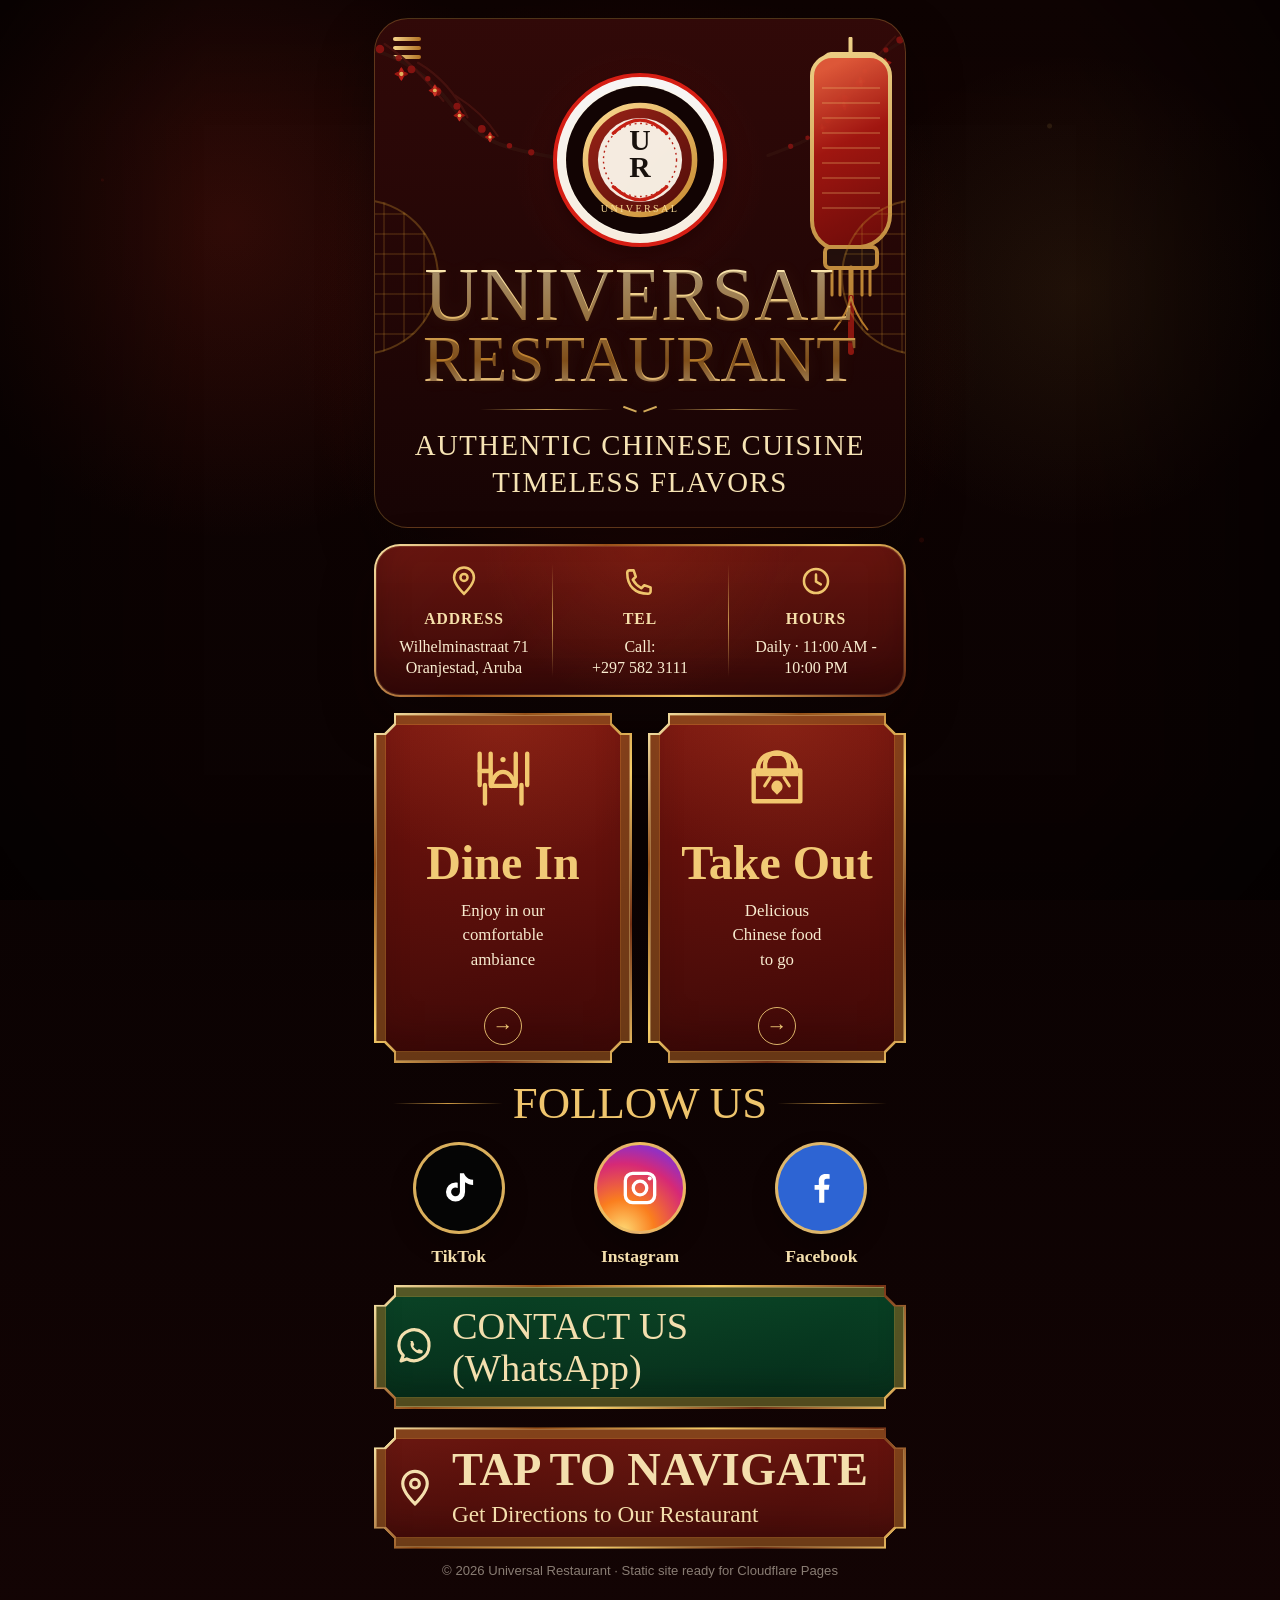
==== commit 7f946cb9: "feat: [init] 测试" ====
--- a/index.html
+++ b/index.html
@@ -5,8 +5,8 @@
   <meta name="viewport" content="width=device-width, initial-scale=1, viewport-fit=cover">
   <meta name="theme-color" content="#120403">
   <title>Universal Restaurant</title>
-  <link rel="preload" href="./content.json" as="fetch" crossorigin="anonymous">
-  <link rel="stylesheet" href="./styles.css">
+  <link rel="preload" href="./content.json?v=20260622-1" as="fetch" crossorigin="anonymous">
+  <link rel="stylesheet" href="./styles.css?v=20260622-6">
 </head>
 <body class="home-body" data-page="home">
   <main class="page-shell poster-page" data-poster-shell>
@@ -130,6 +130,6 @@
     </section>
   </main>
 
-  <script src="./site.js"></script>
+  <script src="./site.js?v=20260622-6"></script>
 </body>
 </html>
--- a/styles.css
+++ b/styles.css
@@ -419,12 +419,7 @@
 }
 
 .poster-frame::before {
-  content: "";
-  position: absolute;
-  inset: 0;
-  z-index: 0;
-  pointer-events: none;
-  background: linear-gradient(135deg, #f7df9b 0%, #a95e1d 34%, #f3c666 68%, #6d2a13 100%);
+  content: none;
 }
 
 .poster-frame > * {
@@ -543,21 +538,21 @@
 .poster-title {
   font-family: var(--font-display);
   text-transform: uppercase;
-  letter-spacing: 0.05em;
+  letter-spacing: 0.035em;
   color: transparent;
-  background: linear-gradient(180deg, #f8e3af 0%, #ddb66c 42%, #b17522 80%, #f8e3af 100%);
+  background: linear-gradient(180deg, #fff0bd 0%, #e6bf74 40%, #b77a28 78%, #f9dda0 100%);
   -webkit-background-clip: text;
   background-clip: text;
-  text-shadow: 0 1px 0 rgba(0, 0, 0, 0.65);
+  text-shadow: 0 2px 0 rgba(48, 16, 8, 0.42), 0 0 18px rgba(236, 188, 94, 0.08);
 }
 
 .poster-title span:first-child {
-  font-size: clamp(3.7rem, 17vw, 5.6rem);
+  font-size: clamp(3rem, 13.5vw, 4.7rem);
   line-height: 0.9;
 }
 
 .poster-title span:last-child {
-  font-size: clamp(3.2rem, 15vw, 5rem);
+  font-size: clamp(2.68rem, 12.2vw, 4.1rem);
   line-height: 0.92;
 }
 
@@ -620,17 +615,27 @@
   gap: 0;
   border-radius: 26px;
   overflow: hidden;
+  border: 2px solid transparent;
   background:
-    linear-gradient(180deg, rgba(104, 18, 13, 0.97), rgba(67, 10, 8, 0.98));
-  box-shadow: var(--shadow-lg);
+    radial-gradient(circle at 50% 0%, rgba(185, 57, 29, 0.22), transparent 52%) padding-box,
+    linear-gradient(180deg, rgba(102, 18, 13, 0.98), rgba(54, 8, 7, 0.99)) padding-box,
+    linear-gradient(135deg, #f9e3a5 0%, #9b511a 34%, #f0c260 68%, #6d2a13 100%) border-box;
+  box-shadow:
+    var(--shadow-lg),
+    inset 0 0 0 1px rgba(255, 222, 146, 0.14),
+    inset 0 -20px 34px rgba(27, 2, 2, 0.28);
 }
 
 .poster-frame--contact {
-  padding: 1.5px;
+  padding: 0;
 }
 
 .poster-frame--contact::before {
-  border-radius: 26px;
+  content: none;
+}
+
+.poster-frame--contact::after {
+  content: none;
 }
 
 .poster-contact-card {
@@ -694,20 +699,52 @@
 }
 
 .poster-action-card {
+  --poster-action-corner: 20px;
   position: relative;
   min-height: 350px;
   padding: 21px 17px 19px;
   text-decoration: none;
   text-align: center;
   color: #f7ebcb;
+  border: 0;
   background: transparent;
-  box-shadow: var(--shadow-lg);
+  box-shadow:
+    var(--shadow-lg),
+    inset 0 0 0 1px rgba(255, 220, 139, 0.2),
+    inset 0 -26px 34px rgba(28, 2, 2, 0.24);
   overflow: hidden;
-  clip-path: polygon(0 20px, 20px 0, calc(100% - 20px) 0, 100% 20px, 100% calc(100% - 20px), calc(100% - 20px) 100%, 20px 100%, 0 calc(100% - 20px));
+  clip-path: polygon(
+    0 var(--poster-action-corner),
+    10px var(--poster-action-corner),
+    var(--poster-action-corner) 10px,
+    var(--poster-action-corner) 0,
+    calc(100% - var(--poster-action-corner)) 0,
+    calc(100% - var(--poster-action-corner)) 10px,
+    calc(100% - 10px) var(--poster-action-corner),
+    100% var(--poster-action-corner),
+    100% calc(100% - var(--poster-action-corner)),
+    calc(100% - 10px) calc(100% - var(--poster-action-corner)),
+    calc(100% - var(--poster-action-corner)) calc(100% - 10px),
+    calc(100% - var(--poster-action-corner)) 100%,
+    var(--poster-action-corner) 100%,
+    var(--poster-action-corner) calc(100% - 10px),
+    10px calc(100% - var(--poster-action-corner)),
+    0 calc(100% - var(--poster-action-corner))
+  );
+}
+
+.poster-frame--action::before,
+.poster-frame--action::after {
+  content: "";
+  position: absolute;
+  pointer-events: none;
+  clip-path: inherit;
 }
 
 .poster-frame--action::before {
-  clip-path: polygon(0 20px, 20px 0, calc(100% - 20px) 0, 100% 20px, 100% calc(100% - 20px), calc(100% - 20px) 100%, 20px 100%, 0 calc(100% - 20px));
+  inset: 0;
+  z-index: 0;
+  background: linear-gradient(135deg, #fff0b2 0%, #955019 25%, #f7cf69 52%, #733014 77%, #f4ca68 100%);
 }
 
 .poster-action-card > * {
@@ -716,15 +753,16 @@
 }
 
 .poster-action-card::after {
-  content: "";
-  position: absolute;
   inset: 2px;
+  z-index: 0;
   background:
-    linear-gradient(180deg, rgba(111, 17, 11, 0.98), rgba(71, 10, 8, 0.98)),
-    linear-gradient(180deg, rgba(255, 255, 255, 0.04), transparent 32%),
-    radial-gradient(circle at top, rgba(217, 92, 51, 0.15), transparent 44%);
-  pointer-events: none;
-  clip-path: polygon(0 20px, 20px 0, calc(100% - 20px) 0, 100% 20px, 100% calc(100% - 20px), calc(100% - 20px) 100%, 20px 100%, 0 calc(100% - 20px));
+    radial-gradient(circle at top, rgba(226, 103, 55, 0.17), transparent 44%),
+    linear-gradient(180deg, rgba(120, 20, 14, 0.99), rgba(61, 7, 6, 0.99));
+  box-shadow:
+    inset 0 0 0 1px rgba(255, 224, 151, 0.34),
+    inset 0 0 0 9px rgba(31, 3, 3, 0.2),
+    inset 0 0 0 10px rgba(216, 157, 55, 0.42),
+    inset 0 -26px 34px rgba(28, 2, 2, 0.24);
 }
 
 .poster-action-icon {
@@ -846,12 +884,11 @@
 }
 
 .poster-social-card p {
-  margin-top: 6px;
-  font-size: 0.86rem;
-  color: rgba(255, 245, 227, 0.7);
+  display: none;
 }
 
 .poster-banner {
+  --poster-banner-corner: 20px;
   margin-top: 18px;
   min-height: 94px;
   padding: 20px 20px;
@@ -859,36 +896,63 @@
   align-items: center;
   gap: 16px;
   text-decoration: none;
+  border: 0;
+  background: transparent;
   box-shadow: var(--shadow-lg);
-  clip-path: polygon(0 16px, 16px 0, calc(100% - 16px) 0, 100% 16px, 100% calc(100% - 16px), calc(100% - 16px) 100%, 16px 100%, 0 calc(100% - 16px));
-}
-
-.poster-frame--banner::before {
-  clip-path: polygon(0 16px, 16px 0, calc(100% - 16px) 0, 100% 16px, 100% calc(100% - 16px), calc(100% - 16px) 100%, 16px 100%, 0 calc(100% - 16px));
-}
-
-.poster-banner--whatsapp {
-  background: none;
-}
-
-.poster-banner--navigate {
-  background: none;
-}
-
-.poster-banner::after {
+  overflow: hidden;
+  clip-path: polygon(
+    0 var(--poster-banner-corner),
+    10px var(--poster-banner-corner),
+    var(--poster-banner-corner) 10px,
+    var(--poster-banner-corner) 0,
+    calc(100% - var(--poster-banner-corner)) 0,
+    calc(100% - var(--poster-banner-corner)) 10px,
+    calc(100% - 10px) var(--poster-banner-corner),
+    100% var(--poster-banner-corner),
+    100% calc(100% - var(--poster-banner-corner)),
+    calc(100% - 10px) calc(100% - var(--poster-banner-corner)),
+    calc(100% - var(--poster-banner-corner)) calc(100% - 10px),
+    calc(100% - var(--poster-banner-corner)) 100%,
+    var(--poster-banner-corner) 100%,
+    var(--poster-banner-corner) calc(100% - 10px),
+    10px calc(100% - var(--poster-banner-corner)),
+    0 calc(100% - var(--poster-banner-corner))
+  );
+}
+
+.poster-frame--banner::before,
+.poster-frame--banner::after {
   content: "";
   position: absolute;
+  pointer-events: none;
+  clip-path: inherit;
+}
+
+.poster-frame--banner::before {
+  inset: 0;
+  z-index: 0;
+  background: linear-gradient(135deg, #fff0b2 0%, #955019 25%, #f7cf69 52%, #733014 77%, #f4ca68 100%);
+}
+
+.poster-frame--banner::after {
   inset: 2px;
-  pointer-events: none;
-  clip-path: polygon(0 16px, 16px 0, calc(100% - 16px) 0, 100% 16px, 100% calc(100% - 16px), calc(100% - 16px) 100%, 16px 100%, 0 calc(100% - 16px));
-}
-
-.poster-banner--whatsapp::after {
-  background: linear-gradient(180deg, rgba(6, 65, 36, 0.98), rgba(3, 44, 26, 0.98));
-}
-
-.poster-banner--navigate::after {
-  background: linear-gradient(180deg, rgba(104, 18, 13, 0.97), rgba(67, 10, 8, 0.98));
+  z-index: 0;
+  background: var(--poster-banner-fill);
+  box-shadow:
+    inset 0 0 0 1px rgba(255, 224, 151, 0.34),
+    inset 0 0 0 9px rgba(20, 3, 3, 0.16),
+    inset 0 0 0 10px rgba(216, 157, 55, 0.42),
+    inset 0 -18px 26px var(--poster-banner-shadow);
+}
+
+.poster-banner--whatsapp {
+  --poster-banner-fill: linear-gradient(180deg, rgba(6, 65, 36, 0.98), rgba(3, 44, 26, 0.98));
+  --poster-banner-shadow: rgba(0, 20, 10, 0.24);
+}
+
+.poster-banner--navigate {
+  --poster-banner-fill: linear-gradient(180deg, rgba(104, 18, 13, 0.97), rgba(67, 10, 8, 0.98));
+  --poster-banner-shadow: rgba(26, 2, 2, 0.24);
 }
 
 .poster-banner-icon {
@@ -1232,6 +1296,420 @@
   color: #b45a13;
 }
 
+/* Dine-in menu: dark lacquer and gold visual system. */
+.dine-body {
+  --dine-panel: rgba(67, 10, 8, 0.97);
+  --dine-panel-strong: rgba(88, 16, 12, 0.92);
+  --dine-accent: #e4ad4d;
+  --dine-accent-strong: #f1c974;
+  --dine-text: #f9ecd0;
+  --dine-muted: rgba(249, 236, 208, 0.68);
+  --dine-line: rgba(239, 191, 93, 0.28);
+  background:
+    radial-gradient(circle at 50% 0%, rgba(158, 31, 18, 0.26), transparent 25%),
+    radial-gradient(circle at 92% 24%, rgba(224, 169, 70, 0.08), transparent 16%),
+    linear-gradient(180deg, #180706 0%, #0b0202 48%, #160605 100%);
+  color: var(--dine-text);
+}
+
+.dine-body::before {
+  content: "";
+  position: fixed;
+  inset: 0;
+  pointer-events: none;
+  background:
+    radial-gradient(circle at 12% 18%, rgba(196, 47, 27, 0.13) 0 2px, transparent 3px),
+    linear-gradient(90deg, rgba(0, 0, 0, 0.36), transparent 18%, transparent 82%, rgba(0, 0, 0, 0.36));
+}
+
+.dine-shell {
+  position: relative;
+}
+
+.dine-masthead {
+  position: relative;
+  overflow: hidden;
+  margin-bottom: 14px;
+  padding: 14px 16px 18px;
+  border: 1px solid transparent;
+  border-radius: 26px;
+  background:
+    radial-gradient(circle at 92% 12%, rgba(221, 73, 38, 0.18), transparent 30%) padding-box,
+    linear-gradient(180deg, rgba(76, 13, 10, 0.98), rgba(39, 6, 5, 0.99)) padding-box,
+    linear-gradient(135deg, #f5d990, #9e5119 42%, #edbd5b 72%, #61230e) border-box;
+  box-shadow: 0 20px 38px rgba(0, 0, 0, 0.34), inset 0 0 0 1px rgba(255, 222, 146, 0.12);
+}
+
+.dine-masthead::after {
+  content: "";
+  position: absolute;
+  right: -44px;
+  bottom: -56px;
+  width: 156px;
+  height: 156px;
+  border-radius: 50%;
+  border: 1px solid rgba(231, 177, 78, 0.2);
+  background:
+    repeating-linear-gradient(90deg, transparent 0 18px, rgba(231, 177, 78, 0.11) 18px 20px),
+    repeating-linear-gradient(0deg, transparent 0 18px, rgba(231, 177, 78, 0.11) 18px 20px);
+}
+
+.dine-back-link {
+  position: relative;
+  z-index: 1;
+  color: rgba(249, 236, 208, 0.74) !important;
+}
+
+.dine-brand-row {
+  position: relative;
+  z-index: 1;
+  margin-top: 14px;
+  display: flex;
+  align-items: center;
+  gap: 14px;
+}
+
+.dine-brand-mark {
+  width: 76px;
+  height: 76px;
+  flex: 0 0 auto;
+  padding: 4px;
+  border-radius: 50%;
+  background: linear-gradient(135deg, #fff0bd, #b77825 52%, #f0c56b);
+  box-shadow: 0 12px 22px rgba(0, 0, 0, 0.28);
+}
+
+.dine-brand-mark img {
+  width: 100%;
+  height: 100%;
+  object-fit: cover;
+  border-radius: 50%;
+}
+
+.dine-brand-copy span,
+.dine-brand-copy h1,
+.dine-brand-copy p {
+  margin: 0;
+}
+
+.dine-brand-copy > span {
+  color: #e9bb64;
+  font-size: 0.72rem;
+  letter-spacing: 0.16em;
+  text-transform: uppercase;
+}
+
+.dine-menu-heading {
+  margin-top: 4px !important;
+  font-family: var(--font-display);
+  font-size: clamp(1.8rem, 8vw, 2.8rem);
+  line-height: 0.94;
+  color: #ffe7ae;
+  text-transform: uppercase;
+}
+
+.dine-brand-copy p {
+  margin-top: 7px;
+  color: var(--dine-muted);
+  font-size: 0.8rem;
+  line-height: 1.35;
+}
+
+.notice-card {
+  background:
+    radial-gradient(circle at 90% 0%, rgba(206, 66, 33, 0.18), transparent 38%) padding-box,
+    linear-gradient(180deg, rgba(91, 16, 12, 0.98), rgba(53, 8, 7, 0.98)) padding-box,
+    linear-gradient(135deg, #edca7a, #8e4517 45%, #e4ac48) border-box;
+  border: 1px solid transparent;
+  box-shadow: var(--shadow-md), inset 0 0 0 1px rgba(255, 222, 146, 0.1);
+}
+
+.notice-card h1 {
+  color: #f2c773;
+}
+
+.notice-card p {
+  color: var(--dine-muted);
+}
+
+.menu-layout {
+  gap: 12px;
+  grid-template-columns: 108px minmax(0, 1fr);
+}
+
+.menu-group {
+  padding: 10px;
+  background: linear-gradient(180deg, rgba(74, 12, 9, 0.98), rgba(41, 6, 5, 0.98));
+  border: 1px solid var(--dine-line);
+  border-radius: 18px;
+  box-shadow: 0 14px 24px rgba(0, 0, 0, 0.24);
+}
+
+.menu-group h2 {
+  color: #d8a953;
+}
+
+.menu-button,
+.section-button {
+  padding: 11px 9px;
+  color: rgba(249, 236, 208, 0.78);
+  background: rgba(255, 255, 255, 0.035);
+  border: 1px solid rgba(238, 190, 92, 0.09);
+}
+
+.menu-button.is-active {
+  color: #2c0b07;
+  background: linear-gradient(180deg, #f3d182, #c9872d);
+  box-shadow: 0 10px 18px rgba(0, 0, 0, 0.24);
+}
+
+.section-button.is-active {
+  color: #f6dc9f;
+  background: rgba(172, 49, 26, 0.28);
+  box-shadow: inset 3px 0 0 #e7b95e;
+}
+
+.menu-pane,
+.package-card {
+  border: 1px solid transparent;
+  background:
+    linear-gradient(180deg, rgba(68, 10, 8, 0.98), rgba(35, 5, 4, 0.99)) padding-box,
+    linear-gradient(135deg, #e8c570, #7d3814 48%, #d89c38) border-box;
+  box-shadow: 0 18px 34px rgba(0, 0, 0, 0.3), inset 0 0 0 1px rgba(255, 222, 146, 0.08);
+}
+
+.menu-pane {
+  padding: 15px;
+}
+
+.menu-pane__header h2,
+.package-card h2 {
+  color: #f6d78f;
+}
+
+.menu-pane__header p,
+.item-card p,
+.package-card p {
+  color: var(--dine-muted);
+}
+
+.item-card {
+  padding: 13px;
+  border-radius: 15px;
+  background: linear-gradient(180deg, rgba(112, 21, 15, 0.6), rgba(75, 12, 9, 0.62));
+  border: 1px solid rgba(238, 190, 92, 0.14);
+}
+
+.item-row h3 {
+  color: #fff0ca;
+}
+
+.item-price {
+  color: #f1c974;
+}
+
+.tag {
+  background: rgba(228, 173, 77, 0.14);
+  color: #efc36d;
+}
+
+.package-card__visual {
+  position: relative;
+  overflow: hidden;
+  border-radius: 23px 23px 0 0;
+}
+
+.package-card__visual::after {
+  content: "";
+  position: absolute;
+  inset: 0;
+  pointer-events: none;
+  background: linear-gradient(180deg, transparent 48%, rgba(34, 4, 3, 0.82));
+}
+
+.package-card__visual img {
+  width: 100%;
+  aspect-ratio: 1.5;
+  object-fit: cover;
+}
+
+.package-price-badge {
+  position: absolute;
+  left: 14px;
+  bottom: 12px;
+  z-index: 1;
+  padding: 8px 11px;
+  border-radius: 12px;
+  background: rgba(31, 4, 3, 0.86);
+  border: 1px solid rgba(242, 199, 111, 0.36);
+  backdrop-filter: blur(8px);
+}
+
+.package-price-badge span,
+.package-price-badge strong {
+  display: block;
+}
+
+.package-price-badge span {
+  color: rgba(249, 236, 208, 0.64);
+  font-size: 0.68rem;
+  text-transform: uppercase;
+  letter-spacing: 0.08em;
+}
+
+.package-price-badge strong {
+  margin-top: 2px;
+  color: #f4cf7f;
+  font-family: var(--font-display);
+  font-size: 1.12rem;
+}
+
+.package-card__body {
+  padding: 16px;
+}
+
+.package-card__eyebrow {
+  color: #d7a64d;
+}
+
+.package-summary {
+  margin-top: 8px !important;
+}
+
+.package-facts {
+  margin-top: 14px;
+  display: grid;
+  grid-template-columns: repeat(2, minmax(0, 1fr));
+  gap: 8px;
+}
+
+.package-facts > div {
+  padding: 10px;
+  border-radius: 12px;
+  background: rgba(255, 255, 255, 0.035);
+  border: 1px solid rgba(238, 190, 92, 0.12);
+}
+
+.package-facts span,
+.package-facts strong {
+  display: block;
+}
+
+.package-facts span {
+  color: rgba(249, 236, 208, 0.58);
+  font-size: 0.68rem;
+}
+
+.package-facts strong {
+  margin-top: 3px;
+  color: #f5d78f;
+  font-size: 0.83rem;
+}
+
+.package-menu-sections {
+  margin-top: 18px;
+  display: grid;
+  gap: 18px;
+}
+
+.package-menu-section h3 {
+  margin: 0 0 10px;
+  display: flex;
+  align-items: center;
+  gap: 8px;
+  font-family: var(--font-display);
+  font-size: 1.2rem;
+  color: #edbf68;
+}
+
+.package-menu-section h3::after {
+  content: "";
+  flex: 1;
+  height: 1px;
+  background: linear-gradient(90deg, rgba(235, 186, 92, 0.55), transparent);
+}
+
+.package-dish-list {
+  display: grid;
+  gap: 9px;
+}
+
+.package-dish {
+  display: grid;
+  grid-template-columns: 32px minmax(0, 1fr);
+  gap: 9px;
+  padding: 11px 0;
+  border-bottom: 1px solid rgba(238, 190, 92, 0.1);
+}
+
+.package-dish__marker {
+  width: 28px;
+  height: 28px;
+  border-radius: 50%;
+  display: grid;
+  place-items: center;
+  color: #e5b65c;
+  border: 1px solid rgba(232, 181, 84, 0.38);
+  font-size: 0.68rem;
+}
+
+.package-dish h4,
+.package-dish p {
+  margin: 0;
+}
+
+.package-dish h4 {
+  color: #fff0ca;
+  font-size: 0.96rem;
+  line-height: 1.3;
+}
+
+.package-dish p {
+  margin-top: 5px;
+  color: var(--dine-muted);
+  font-size: 0.82rem;
+  line-height: 1.45;
+}
+
+.package-service-note {
+  margin-top: 15px !important;
+  padding: 10px 12px;
+  border-radius: 12px;
+  color: #e8bc67 !important;
+  background: rgba(227, 171, 72, 0.09);
+  border: 1px solid rgba(227, 171, 72, 0.16);
+  font-size: 0.8rem;
+}
+
+.package-actions {
+  grid-template-columns: 1fr;
+}
+
+.package-action {
+  display: inline-flex;
+  align-items: center;
+  justify-content: center;
+  gap: 8px;
+  border-radius: 12px;
+}
+
+.package-action svg {
+  width: 18px;
+  height: 18px;
+  flex: 0 0 auto;
+}
+
+.package-action--primary {
+  color: #2e0b07;
+  background: linear-gradient(180deg, #f0cd7a, #c9852d);
+}
+
+.package-action--secondary {
+  color: #e9bd67;
+  background: rgba(232, 181, 84, 0.08);
+  border: 1px solid rgba(232, 181, 84, 0.18);
+}
+
 .loading-state,
 .error-state {
   min-height: 40svh;
@@ -1289,6 +1767,63 @@
 
   .poster-banner {
     padding-inline: 14px;
+  }
+}
+
+@media (max-width: 520px) {
+  .menu-layout {
+    grid-template-columns: 92px minmax(0, 1fr);
+    gap: 8px;
+  }
+
+  .menu-group {
+    padding: 7px;
+    border-radius: 15px;
+  }
+
+  .menu-group h2 {
+    margin-bottom: 7px;
+    font-size: 0.67rem;
+    letter-spacing: 0.09em;
+  }
+
+  .menu-button,
+  .section-button {
+    padding: 10px 7px;
+    font-size: 0.77rem;
+    line-height: 1.25;
+  }
+
+  .menu-pane,
+  .package-card {
+    border-radius: 18px;
+  }
+
+  .menu-pane {
+    padding: 12px;
+  }
+
+  .package-card__body {
+    padding: 13px;
+  }
+
+  .package-card h2 {
+    font-size: 1.65rem;
+    line-height: 1.05;
+  }
+
+  .package-dish {
+    grid-template-columns: 28px minmax(0, 1fr);
+    gap: 7px;
+  }
+
+  .package-dish__marker {
+    width: 25px;
+    height: 25px;
+  }
+
+  .package-dish h4 {
+    font-size: 0.9rem;
   }
 }
 
